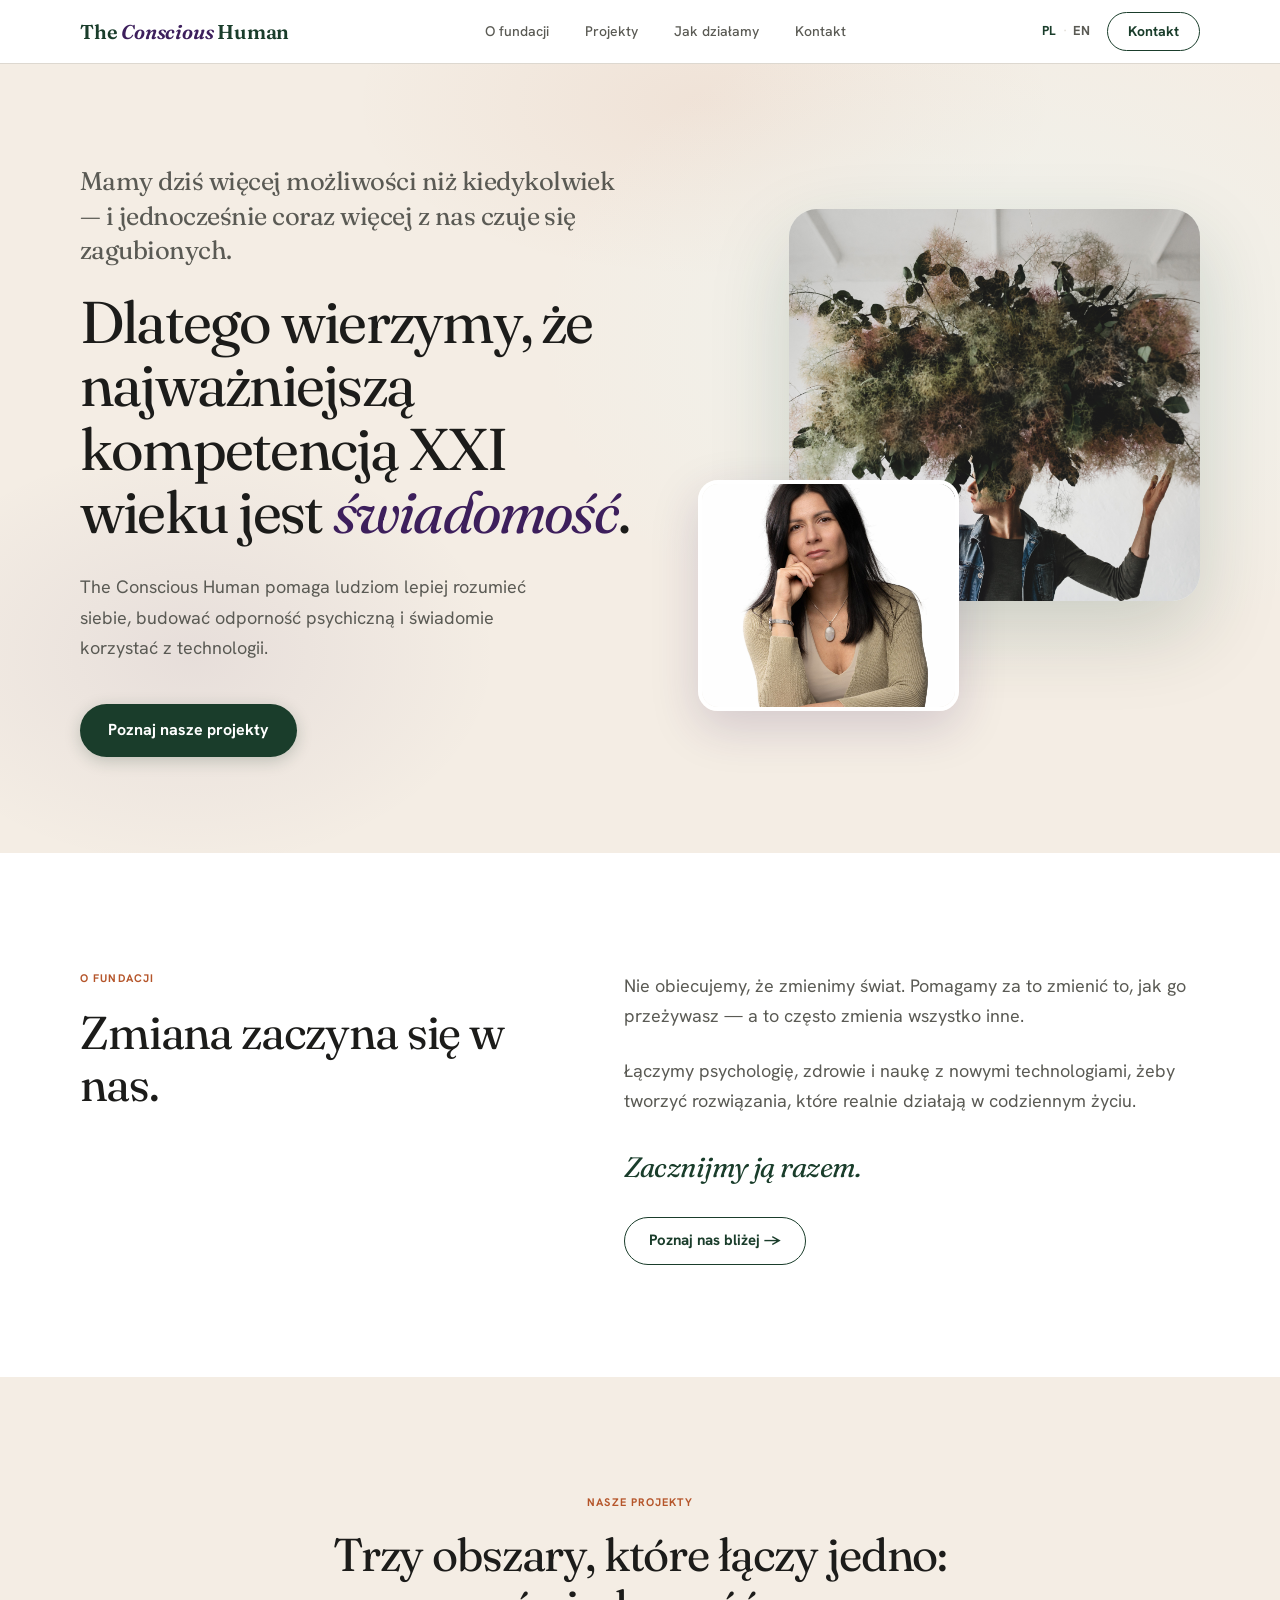
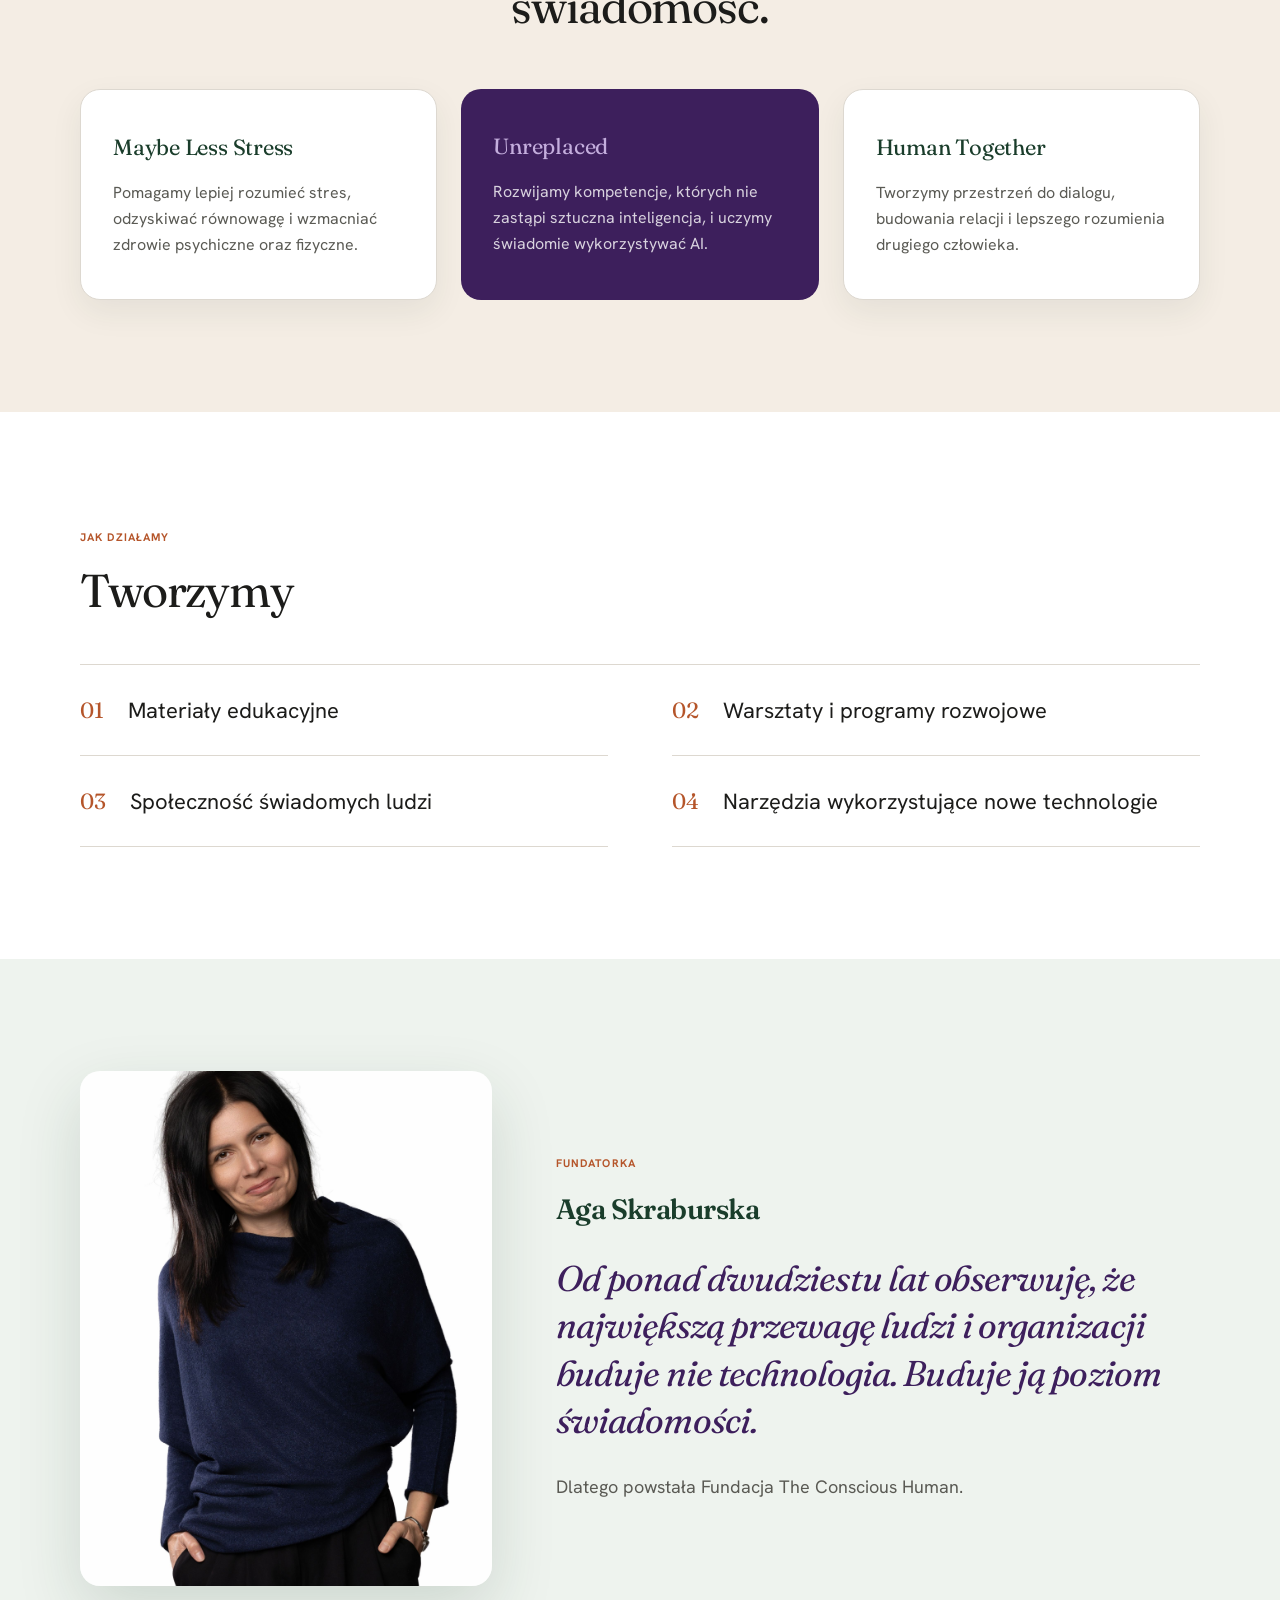
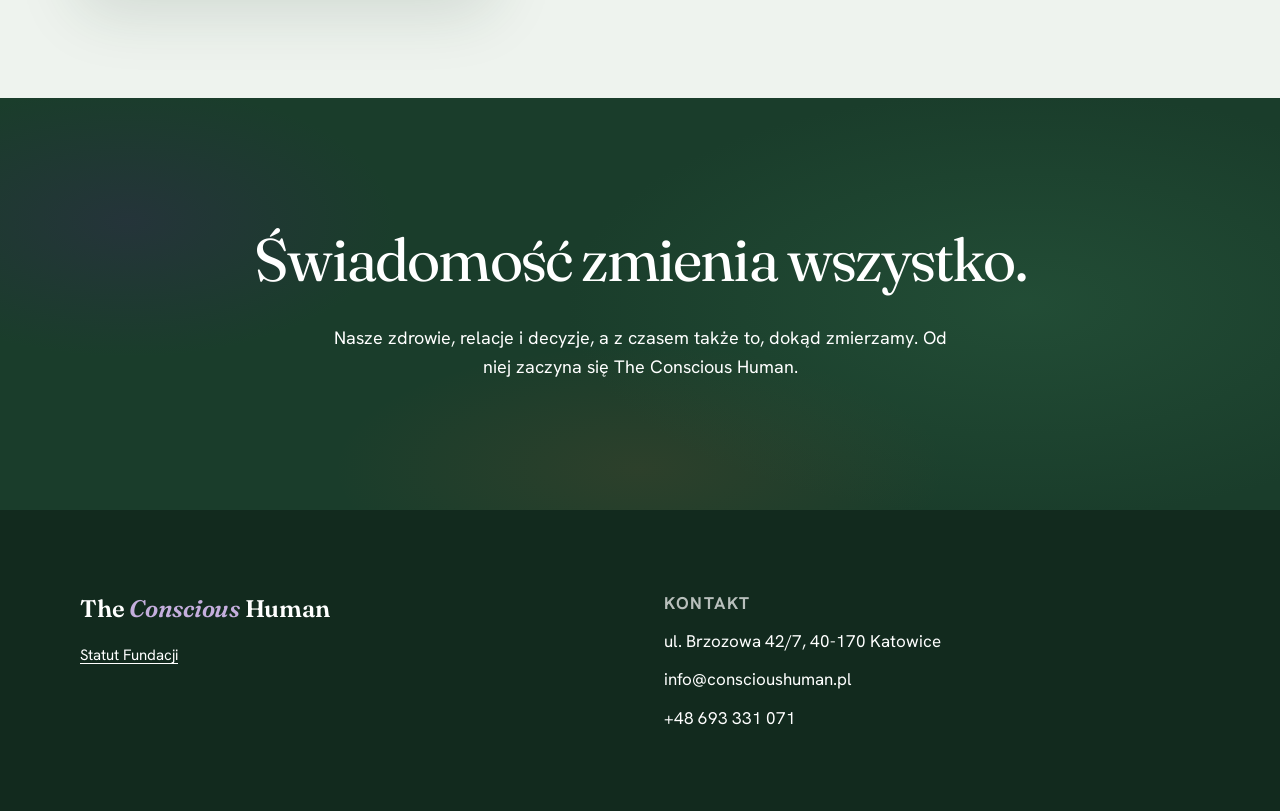
==== index.html @ 9bc38cf8 "Refine typography, reduce italics, update copy - Switch body font from DM Sans to Hanken Grotesk acr" ====
<!DOCTYPE html>
<html lang="pl">
<head>
  <meta charset="utf-8">
  <meta name="viewport" content="width=device-width, initial-scale=1">
  <title>The Conscious Human — Fundacja</title>
  <meta name="description" content="The Conscious Human pomaga ludziom lepiej rozumieć siebie, budować odporność psychiczną i świadomie korzystać z technologii.">
  <link rel="preconnect" href="https://fonts.googleapis.com">
  <link rel="preconnect" href="https://fonts.gstatic.com" crossorigin>
  <link href="https://fonts.googleapis.com/css2?family=Hanken+Grotesk:wght@400;500;700&family=Fraunces:ital,wght@0,300;0,400;0,600;1,300;1,400;1,600&display=swap" rel="stylesheet">
  <link rel="stylesheet" href="css/style.css">
</head>
<body>

  <!-- Nav -->
  <nav class="nav">
    <div class="wrap nav__inner">
      <a href="/" class="nav__logo">The <em>Conscious</em> Human</a>
      <div class="nav__links">
        <a href="o-fundacji/" class="nav__link">O fundacji</a>
        <a href="#projekty" class="nav__link">Projekty</a>
        <a href="#jak-dzialamy" class="nav__link">Jak działamy</a>
        <a href="#kontakt" class="nav__link">Kontakt</a>
      </div>
      <div style="display:flex;align-items:center;gap:16px;">
        <div class="lang-switch">
          <span class="lang-switch__item lang-switch__item--active">PL</span>
          <span class="lang-switch__sep">·</span>
          <a href="/en/" class="lang-switch__item">EN</a>
        </div>
        <a href="#kontakt" class="btn btn--nav">Kontakt</a>
      </div>
    </div>
  </nav>

  <!-- Hero -->
  <header class="hero">
    <div class="wrap hero__inner">
      <div class="hero__text">
        <p class="lead">Mamy dziś więcej możliwości niż kiedykolwiek — i jednocześnie coraz więcej z nas czuje się zagubionych.</p>
        <h1 class="hero__h1">Dlatego wierzymy, że najważniejszą kompetencją XXI wieku jest <em>świadomość</em>.</h1>
        <p class="body-lg hero__desc">The Conscious Human pomaga ludziom lepiej rozumieć siebie, budować odporność psychiczną i świadomie korzystać z technologii.</p>
        <div class="hero__cta">
          <a href="#projekty" class="btn btn--primary">Poznaj nasze projekty</a>
        </div>
      </div>
      <div class="hero__art" aria-hidden="true">
        <div class="hero__art-main">
          <img src="large-decorative-bouquet-made-green-leaves-moss-hangs-man-s-head-mibz0id2.jpg" alt="Dekoracyjny bukiet z zielonych liści i mchu" loading="lazy" style="width:100%;height:100%;object-fit:cover;">
        </div>
        <div class="hero__art-portrait">
          <img src="Aga zielony.jpg" alt="Aga Skraburska" loading="lazy">
        </div>
      </div>
    </div>
  </header>

  <!-- O fundacji -->
  <section id="o-fundacji" class="section section--white">
    <div class="wrap section__grid2 section__grid2--about">
      <div class="about__header">
        <span class="eyebrow">O fundacji</span>
        <h2 class="h2" style="margin-top: 18px;">Zmiana zaczyna się w nas.</h2>
      </div>
      <div class="about__body">
        <p class="body-lg">Nie obiecujemy, że zmienimy świat. Pomagamy za to zmienić to, jak go przeżywasz — a to często zmienia wszystko inne.</p>
        <p class="body-lg">Łączymy psychologię, zdrowie i naukę z nowymi technologiami, żeby tworzyć rozwiązania, które realnie działają w codziennym życiu.</p>
        <p class="about__quote">Zacznijmy ją razem.</p>
        <a href="o-fundacji/" class="about__link">Poznaj nas bliżej →</a>
      </div>
    </div>
  </section>

  <!-- Projekty -->
  <section id="projekty" class="section section--cream">
    <div class="wrap">
      <div class="section__intro">
        <span class="eyebrow">Nasze projekty</span>
        <h2 class="h2" style="margin-top: 16px;">Trzy obszary, które łączy jedno: świadomość.</h2>
      </div>
      <div class="cards">
        <div class="card card--plain">
          <span class="card__eyebrow">Maybe Less Stress</span>
          <p class="card__body">Pomagamy lepiej rozumieć stres, odzyskiwać równowagę i wzmacniać zdrowie psychiczne oraz fizyczne.</p>
        </div>
        <div class="card card--violet">
          <span class="card__eyebrow">Unreplaced</span>
          <p class="card__body">Rozwijamy kompetencje, których nie zastąpi sztuczna inteligencja, i uczymy świadomie wykorzystywać AI.</p>
        </div>
        <div class="card card--plain">
          <span class="card__eyebrow">Human Together</span>
          <p class="card__body">Tworzymy przestrzeń do dialogu, budowania relacji i lepszego rozumienia drugiego człowieka.</p>
        </div>
      </div>
    </div>
  </section>

  <!-- Jak działamy -->
  <section id="jak-dzialamy" class="section section--white">
    <div class="wrap">
      <div class="section__intro section__intro--left">
        <span class="eyebrow">Jak działamy</span>
        <h2 class="h2" style="margin-top: 16px;">Tworzymy</h2>
      </div>
      <div class="how__grid">
        <div class="how__item">
          <span class="how__num">01</span>
          <span class="how__label">Materiały edukacyjne</span>
        </div>
        <div class="how__item">
          <span class="how__num">02</span>
          <span class="how__label">Warsztaty i programy rozwojowe</span>
        </div>
        <div class="how__item">
          <span class="how__num">03</span>
          <span class="how__label">Społeczność świadomych ludzi</span>
        </div>
        <div class="how__item">
          <span class="how__num">04</span>
          <span class="how__label">Narzędzia wykorzystujące nowe technologie</span>
        </div>
      </div>
    </div>
  </section>

  <!-- Założycielka -->
  <section id="zalozycielka" class="section section--sage">
    <div class="wrap section__grid2 section__grid2--founder">
      <div class="founder__photo-wrap">
        <img src="Aga nieb.jpg" alt="Aga Skraburska, założycielka" class="founder__photo" loading="lazy">
      </div>
      <div class="founder__text">
        <span class="eyebrow">Fundatorka</span>
        <div class="founder__name">Aga Skraburska</div>
        <blockquote class="founder__quote">Od ponad dwudziestu lat obserwuję, że największą przewagę ludzi i organizacji buduje nie technologia. Buduje ją poziom świadomości.</blockquote>
        <p class="body-lg" style="margin-top: 28px;">Dlatego powstała Fundacja The Conscious Human.</p>
      </div>
    </div>
  </section>

  <!-- Closing -->
  <section class="closing">
    <div class="closing__inner">
      <h2 class="closing__h2">Świadomość zmienia wszystko.</h2>
      <p class="closing__sub" style="margin-top: 32px; max-width: 640px;">Nasze zdrowie, relacje i decyzje, a z czasem także to, dokąd zmierzamy. Od niej zaczyna się The Conscious Human.</p>
    </div>
  </section>

  <!-- Footer / Kontakt -->
  <footer id="kontakt" class="footer">
    <div class="wrap footer__inner">
      <div class="footer__brand">
        <span class="footer__logo">The <em>Conscious</em> Human</span>
        <p class="footer__note"><a href="statut-fundacji.pdf" target="_blank">Statut Fundacji</a></p>
      </div>
      <div class="footer__contact">
        <span class="footer__label">Kontakt</span>
        <span>ul. Brzozowa 42/7, 40-170 Katowice</span>
        <a href="mailto:info@conscioushuman.pl">info@conscioushuman.pl</a>
        <a href="tel:+48693331071">+48 693 331 071</a>
      </div>
    </div>
  </footer>

</body>
</html>
---- css/style.css ----
/* ── Reset & base ── */
*, *::before, *::after { box-sizing: border-box; margin: 0; padding: 0; }

:root {
  --primary:        #1a3d2b;
  --primary-deep:   #122a1e;
  --primary-mid:    #2a5c40;
  --on-primary:     #ffffff;
  --on-primary-mute:#a8c8b4;

  --violet:         #3d1f5c;
  --violet-mid:     #5a3480;
  --violet-light:   #f2edf9;
  --violet-mute:    #c4aedd;

  --terra:          #b5552a;

  --canvas:         #ffffff;
  --canvas-cream:   #f4ede4;
  --canvas-sage:    #eef3ee;

  --ink:            #1c1c1a;
  --ink-mute:       #5a5a54;
  --hairline:       #ddd8d0;

  --font-display:   'Fraunces', Georgia, serif;
  --font-body:      'Hanken Grotesk', system-ui, sans-serif;

  --nav-height:     64px;
  --container-max:  1200px;
  --container-pad:  40px;

  --elev-1: 0 8px 32px rgba(0,0,0,0.08);
  --elev-2: 0 16px 48px rgba(61,31,92,0.18);
  --elev-3: 0 32px 80px rgba(26,61,43,0.18);
}

html { scroll-behavior: smooth; }

body {
  font-family: var(--font-body);
  color: var(--ink);
  background: var(--canvas);
  line-height: 1.55;
  -webkit-font-smoothing: antialiased;
}

img { display: block; max-width: 100%; }

a { color: inherit; }

em {
  font-style: italic;
  color: var(--violet);
}

/* ── Layout ── */
.wrap {
  max-width: var(--container-max);
  margin: 0 auto;
  padding: 0 var(--container-pad);
}

/* ── Nav ── */
.nav {
  position: sticky;
  top: 0;
  z-index: 50;
  height: var(--nav-height);
  background: rgba(255,255,255,0.93);
  backdrop-filter: blur(14px);
  -webkit-backdrop-filter: blur(14px);
  border-bottom: 0.5px solid var(--hairline);
}

.nav__inner {
  height: 100%;
  display: flex;
  align-items: center;
  justify-content: space-between;
  gap: 32px;
}

.nav__logo {
  font-family: var(--font-display);
  font-weight: 600;
  font-size: 20px;
  letter-spacing: -0.01em;
  color: var(--primary);
  text-decoration: none;
  white-space: nowrap;
}

.nav__links {
  display: flex;
  gap: 36px;
}

.nav__link {
  font-size: 14px;
  font-weight: 500;
  color: var(--ink-mute);
  text-decoration: none;
  transition: color 0.18s ease;
}
.nav__link:hover { color: var(--primary); }

/* ── Buttons ── */
.btn {
  display: inline-flex;
  align-items: center;
  justify-content: center;
  font-family: var(--font-body);
  font-weight: 700;
  border-radius: 100px;
  cursor: pointer;
  text-decoration: none;
  transition: background 0.18s ease, color 0.18s ease, box-shadow 0.18s ease;
  white-space: nowrap;
}

.btn--primary {
  background: var(--primary);
  color: #fff;
  font-size: 16px;
  padding: 14px 28px;
  box-shadow: 0 4px 16px rgba(26,61,43,0.22);
}
.btn--primary:hover {
  background: var(--primary-mid);
  box-shadow: 0 6px 24px rgba(26,61,43,0.3);
}

.btn--ghost {
  background: transparent;
  color: var(--ink);
  font-size: 16px;
  padding: 13px 27px;
  border: 1.5px solid var(--hairline);
}
.btn--ghost:hover {
  border-color: var(--primary);
  color: var(--primary);
}

.btn--nav {
  background: transparent;
  color: var(--primary);
  font-size: 14px;
  font-weight: 700;
  padding: 8px 20px;
  border: 1.5px solid var(--primary);
}
.btn--nav:hover {
  background: var(--primary);
  color: #fff;
}

/* ── Eyebrow ── */
.eyebrow {
  display: inline-block;
  font-family: var(--font-body);
  font-weight: 700;
  font-size: 11px;
  letter-spacing: 0.1em;
  text-transform: uppercase;
  color: var(--terra);
}

/* ── Headings ── */
.h2 {
  font-family: var(--font-display);
  font-weight: 400;
  font-size: clamp(32px, 3.6vw, 50px);
  line-height: 1.12;
  letter-spacing: -0.025em;
  color: var(--ink);
}

/* ── Body text ── */
.body-lg {
  font-size: 18px;
  line-height: 1.7;
  color: var(--ink-mute);
}

/* ── Lead ── */
.lead {
  font-family: var(--font-display);
  font-weight: 400;
  font-size: clamp(20px, 2vw, 26px);
  line-height: 1.35;
  letter-spacing: -0.02em;
  color: var(--ink-mute);
  margin-bottom: 22px;
}

/* ── Section base ── */
.section { padding: 112px 0; }
.section--white { background: var(--canvas); }
.section--cream { background: var(--canvas-cream); }
.section--sage  { background: var(--canvas-sage); }

.section__intro {
  text-align: center;
  max-width: 680px;
  margin: 0 auto 56px;
}
.section__intro--left {
  text-align: left;
  max-width: 680px;
  margin: 0 0 48px;
}

/* ── 2-col grid ── */
.section__grid2 {
  display: grid;
  gap: 64px;
  align-items: center;
}
.section__grid2--about   { grid-template-columns: 0.9fr 1.1fr; align-items: start; gap: 72px; }
.section__grid2--founder { grid-template-columns: 0.78fr 1.22fr; }

/* ── Hero ── */
.hero {
  padding: 100px 0 96px;
  background:
    radial-gradient(ellipse 55% 65% at 78% 35%, rgba(238,243,238,0.95) 0%, transparent 65%),
    radial-gradient(ellipse 40% 45% at 15% 75%, rgba(61,31,92,0.07) 0%, transparent 60%),
    radial-gradient(ellipse 50% 40% at 55% 5%,  rgba(181,85,42,0.07) 0%, transparent 55%),
    var(--canvas-cream);
}

.hero__inner {
  display: grid;
  grid-template-columns: 1.05fr 0.95fr;
  gap: 64px;
  align-items: center;
}

.hero__h1 {
  font-family: var(--font-display);
  font-weight: 400;
  font-size: clamp(38px, 4.6vw, 62px);
  line-height: 1.08;
  letter-spacing: -0.03em;
  color: var(--ink);
}

.hero__desc {
  max-width: 480px;
  margin-top: 28px;
}

.hero__cta {
  display: flex;
  gap: 16px;
  margin-top: 40px;
  flex-wrap: wrap;
}

.hero__art {
  position: relative;
  aspect-ratio: 1 / 1;
  width: 100%;
}

.hero__art-main {
  position: absolute;
  top: 0; right: 0;
  width: 82%;
  height: 78%;
  border-radius: 28px;
  background: var(--canvas-sage);
  box-shadow: var(--elev-3);
  overflow: hidden;
  display: flex;
  align-items: center;
  justify-content: center;
}

.hero__plant {
  width: 80%;
  height: 80%;
  opacity: 0.85;
}

.hero__art-portrait {
  position: absolute;
  bottom: 0; left: 0;
  width: 52%;
  height: 46%;
  border-radius: 20px;
  border: 4px solid #fff;
  box-shadow: var(--elev-2);
  overflow: hidden;
}

.hero__art-portrait img {
  width: 100%;
  height: 100%;
  object-fit: cover;
}

/* ── About ── */
.about__quote {
  font-family: var(--font-display);
  font-style: italic;
  font-size: clamp(22px, 2.2vw, 28px);
  line-height: 1.3;
  letter-spacing: -0.02em;
  color: var(--primary);
  margin-top: 8px;
}

.about__body {
  display: flex;
  flex-direction: column;
  gap: 24px;
  padding-top: 6px;
}

.about__link {
  display: inline-flex;
  align-items: center;
  justify-content: center;
  margin-top: 8px;
  font-family: var(--font-body);
  font-size: 15px;
  font-weight: 700;
  color: var(--primary);
  text-decoration: none;
  border: 1.5px solid var(--primary);
  border-radius: 100px;
  padding: 11px 24px;
  width: max-content;
  transition: background 0.18s ease, color 0.18s ease;
}
.about__link:hover {
  background: var(--primary);
  color: #fff;
}

/* ── Cards ── */
.cards {
  display: grid;
  grid-template-columns: repeat(3, 1fr);
  gap: 24px;
}

.card {
  border-radius: 20px;
  padding: 40px 32px;
}

.card--plain {
  background: var(--canvas);
  border: 1px solid var(--hairline);
  box-shadow: 0 12px 32px rgba(26,61,43,0.07);
}

.card--violet {
  background: var(--violet);
  color: #fff;
}

.card__eyebrow {
  display: block;
  font-family: var(--font-display);
  font-weight: 400;
  font-size: 22px;
  letter-spacing: -0.01em;
  margin-bottom: 16px;
}

.card--violet .card__eyebrow { color: var(--violet-mute); }
.card--plain  .card__eyebrow { color: var(--primary); }

.card__body {
  font-size: 16px;
  line-height: 1.65;
  color: var(--ink-mute);
}

.card--violet .card__body { color: rgba(255,255,255,0.8); }

/* ── How we work ── */
.how__grid {
  display: grid;
  grid-template-columns: 1fr 1fr;
  gap: 0 64px;
  border-top: 1px solid var(--hairline);
}

.how__item {
  display: flex;
  align-items: baseline;
  gap: 24px;
  padding: 28px 0;
  border-bottom: 1px solid var(--hairline);
}

.how__num {
  font-family: var(--font-display);
  font-size: 22px;
  color: var(--terra);
  flex-shrink: 0;
}

.how__label {
  font-size: 22px;
  line-height: 1.4;
  color: var(--ink);
}

/* ── Founder ── */
.founder__photo-wrap {
  position: relative;
}

.founder__photo {
  width: 100%;
  aspect-ratio: 4 / 5;
  object-fit: cover;
  border-radius: 20px;
  box-shadow: 0 24px 64px rgba(26,61,43,0.15);
}

.founder__name {
  font-family: var(--font-display);
  font-weight: 600;
  font-size: 28px;
  letter-spacing: -0.02em;
  color: var(--primary);
  margin: 16px 0 24px;
}

.founder__quote {
  font-family: var(--font-display);
  font-style: italic;
  font-weight: 400;
  font-size: clamp(26px, 2.8vw, 38px);
  line-height: 1.32;
  letter-spacing: -0.025em;
  color: var(--violet);
}

.founder__text {
  display: flex;
  flex-direction: column;
}

/* ── Closing ── */
.closing {
  padding: 128px 40px;
  background:
    radial-gradient(ellipse 55% 80% at 80% 50%, rgba(42,92,64,0.5) 0%, transparent 65%),
    radial-gradient(ellipse 35% 55% at 10% 30%, rgba(61,31,92,0.3) 0%, transparent 60%),
    radial-gradient(ellipse 40% 50% at 50% 90%, rgba(181,85,42,0.12) 0%, transparent 60%),
    var(--primary);
  text-align: center;
}

.closing__inner {
  max-width: 820px;
  margin: 0 auto;
}

.closing__h2 {
  font-family: var(--font-display);
  font-weight: 400;
  font-size: clamp(36px, 5vw, 60px);
  line-height: 1.1;
  letter-spacing: -0.03em;
  color: #fff;
}

.closing__h2 em {
  color: var(--violet-mute);
}

.closing__list {
  display: flex;
  flex-wrap: wrap;
  justify-content: center;
  gap: 14px 40px;
  margin-top: 40px;
}

.closing__list span {
  font-family: var(--font-display);
  font-size: clamp(20px, 2vw, 26px);
  color: var(--on-primary-mute);
}

.closing__sub {
  font-size: 18px;
  line-height: 1.6;
  color: #fff;
  margin: 44px auto 0;
  max-width: 520px;
}

/* ── Footer ── */
.footer {
  padding: 80px 0;
  background: var(--primary-deep);
  color: #fff;
}

.footer__inner {
  display: grid;
  grid-template-columns: 1fr 1fr;
  gap: 48px;
  align-items: start;
}

.footer__logo {
  font-family: var(--font-display);
  font-weight: 600;
  font-size: 24px;
  letter-spacing: -0.01em;
}

.footer__logo em { color: var(--violet-mute); }

.footer__note {
  font-size: 15px;
  line-height: 1.6;
  color: var(--on-primary-mute);
  margin-top: 16px;
  max-width: 320px;
}

.footer__note a {
  color: #fff;
  text-decoration: underline;
  text-underline-offset: 3px;
}

.footer__contact {
  display: flex;
  flex-direction: column;
  gap: 12px;
}

.footer__label {
  font-size: 11px;
  font-weight: 700;
  letter-spacing: 0.1em;
  text-transform: uppercase;
  color: var(--on-primary-mute);
  opacity: 0.7;
}

.footer__contact span,
.footer__contact a {
  font-size: 17px;
  color: #fff;
  text-decoration: none;
}

.footer__contact a:hover {
  text-decoration: underline;
  text-underline-offset: 3px;
}

/* ── Language switcher ── */
.lang-switch {
  display: flex;
  align-items: center;
  gap: 6px;
}
.lang-switch__item {
  font-family: var(--font-body);
  font-size: 13px;
  font-weight: 700;
  letter-spacing: 0.04em;
  text-transform: uppercase;
  color: var(--ink-mute);
  text-decoration: none;
  transition: color 0.18s ease;
}
.lang-switch__item:hover { color: var(--primary); }
.lang-switch__item--active { color: var(--primary); cursor: default; }
.lang-switch__sep { font-size: 13px; color: var(--hairline); }

/* ── Responsive ── */
@media (max-width: 900px) {
  :root { --container-pad: 24px; }

  .hero__inner,
  .section__grid2--about,
  .section__grid2--founder { grid-template-columns: 1fr; gap: 48px; }

  .hero__art { display: none; }

  .nav__links { display: none; }

  .cards { grid-template-columns: 1fr; }

  .how__grid { grid-template-columns: 1fr; gap: 0; }

  .footer__inner { grid-template-columns: 1fr; gap: 40px; }

  .section { padding: 72px 0; }
}

@media (max-width: 480px) {
  .hero { padding: 64px 0 72px; }
  .hero__cta { flex-direction: column; }
  .btn--primary, .btn--ghost { width: 100%; justify-content: center; }
  .closing { padding: 80px 24px; }
}
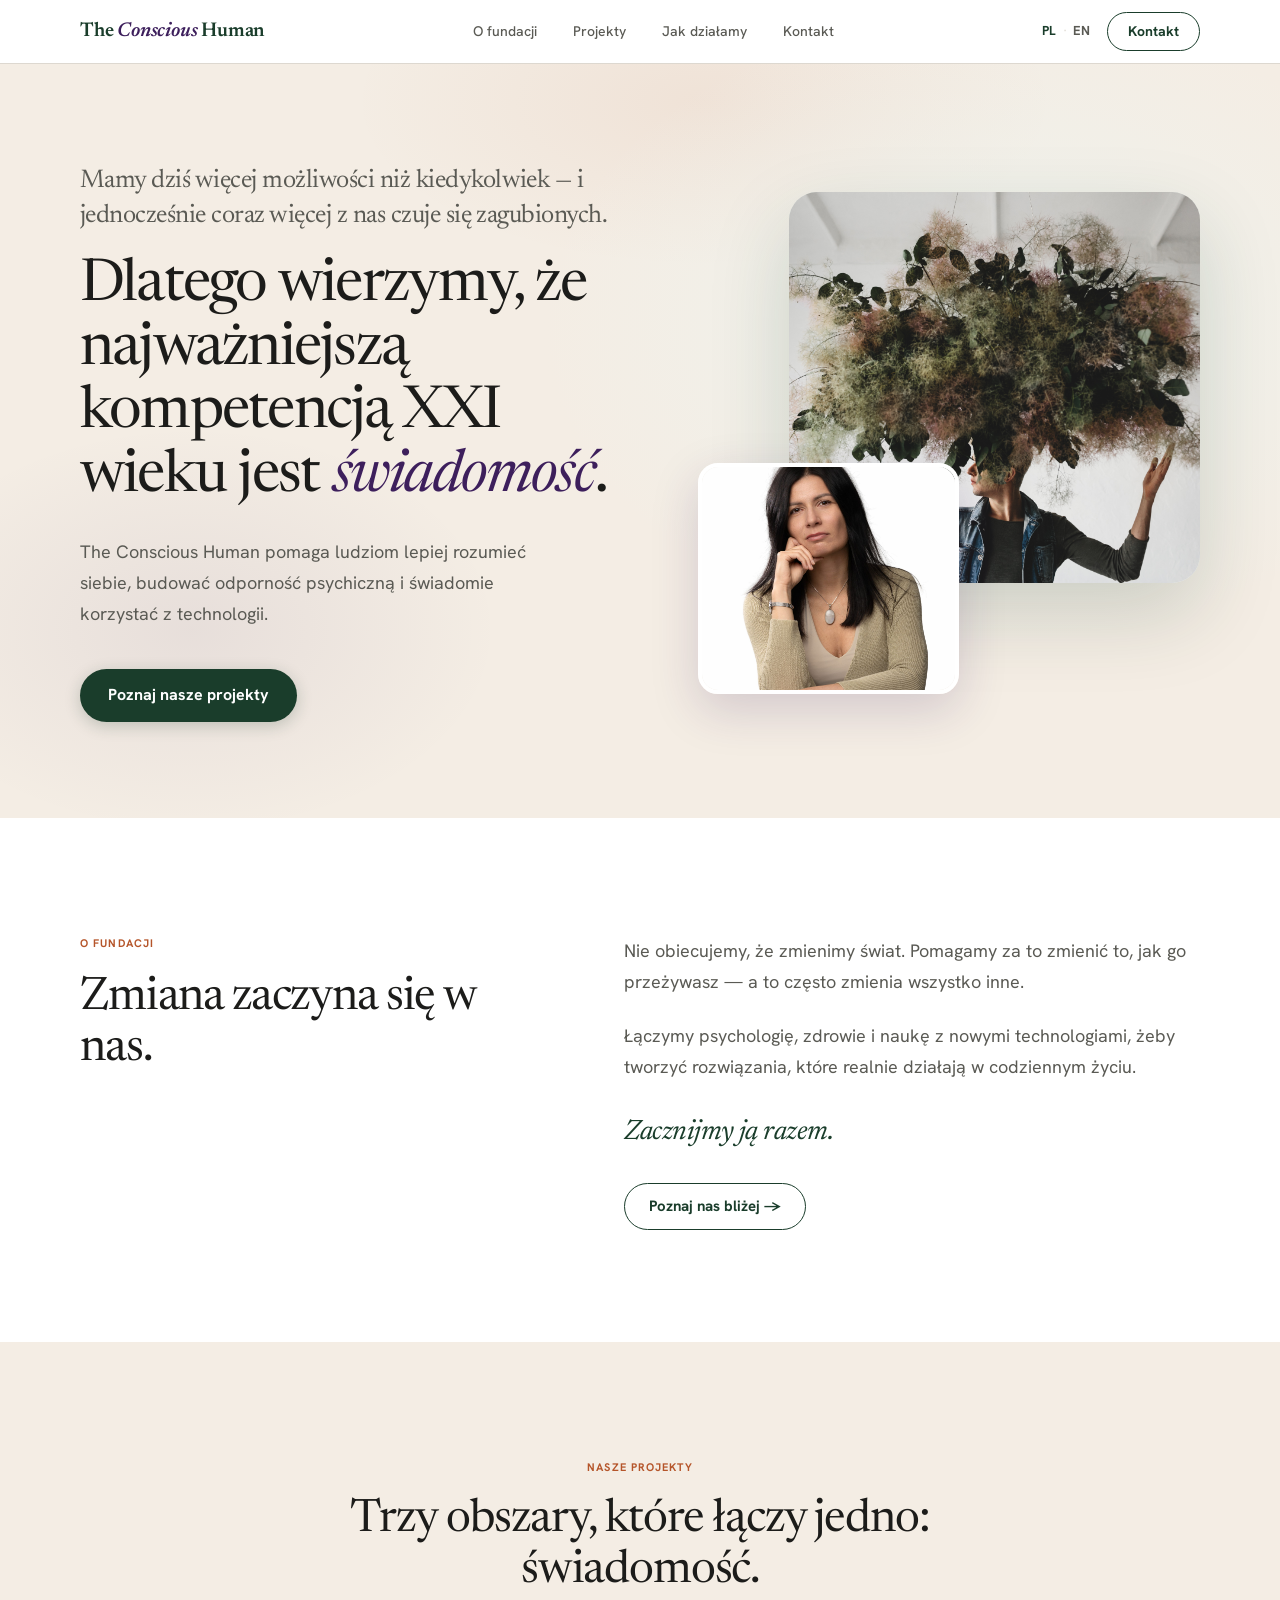
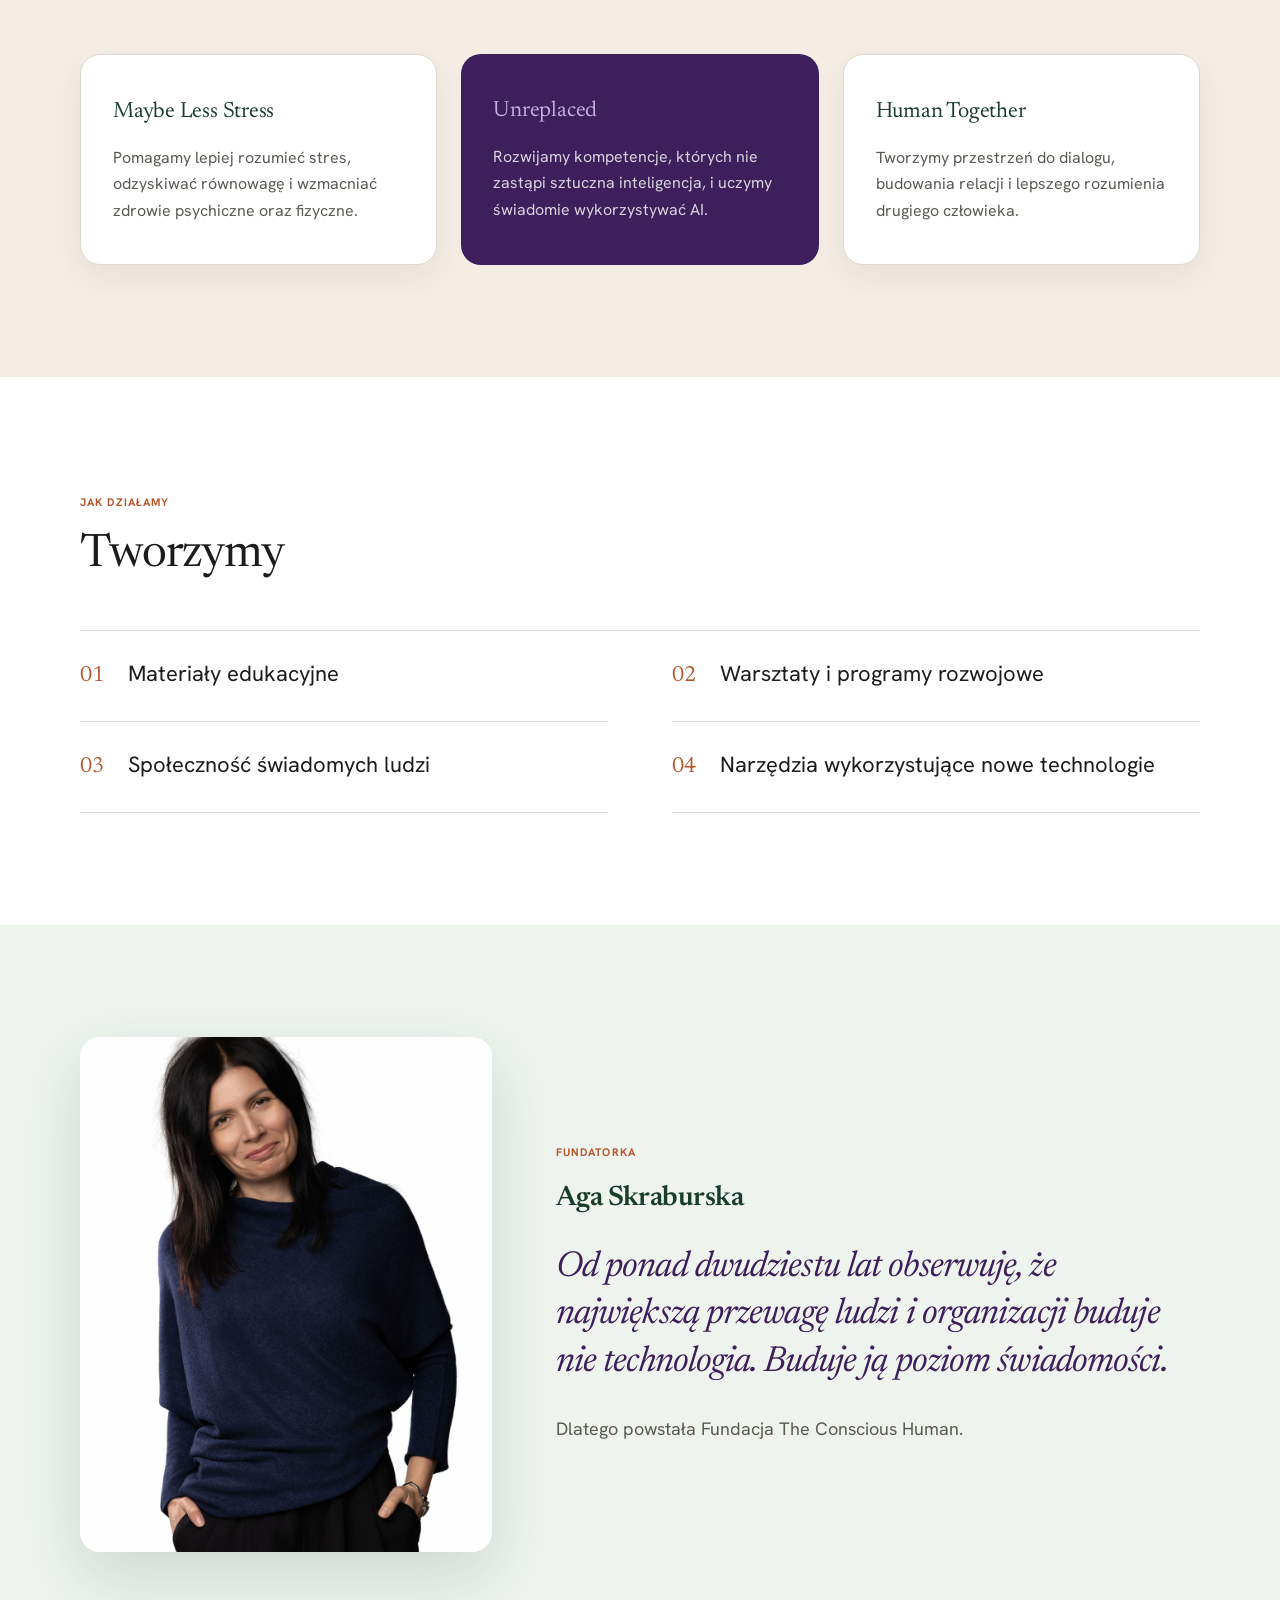
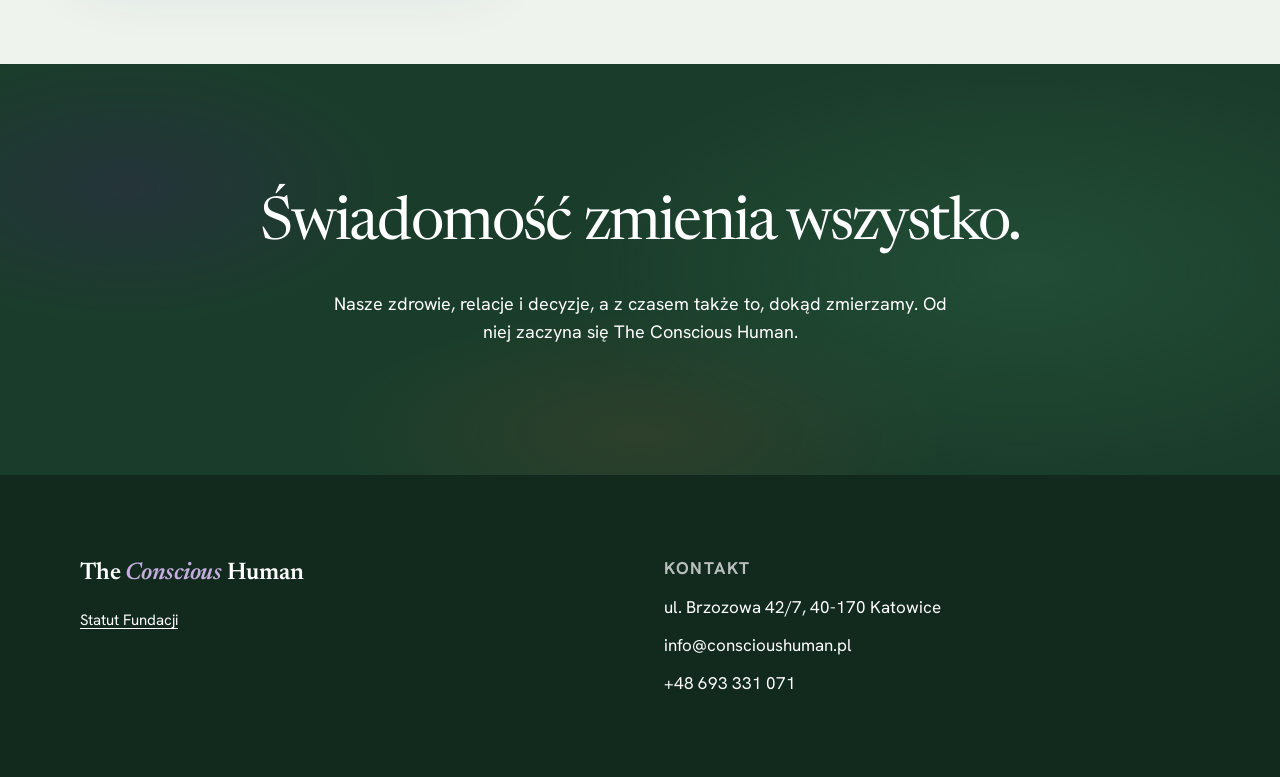
==== commit 5df58f28: "Switch display font from Fraunces to Newsreader Fraunces WONK axis caused crooked glyphs (j, i, f, w" ====
--- a/index.html
+++ b/index.html
@@ -7,7 +7,7 @@
   <meta name="description" content="The Conscious Human pomaga ludziom lepiej rozumieć siebie, budować odporność psychiczną i świadomie korzystać z technologii.">
   <link rel="preconnect" href="https://fonts.googleapis.com">
   <link rel="preconnect" href="https://fonts.gstatic.com" crossorigin>
-  <link href="https://fonts.googleapis.com/css2?family=Hanken+Grotesk:wght@400;500;700&family=Fraunces:ital,wght@0,300;0,400;0,600;1,300;1,400;1,600&display=swap" rel="stylesheet">
+  <link href="https://fonts.googleapis.com/css2?family=Hanken+Grotesk:wght@400;500;700&family=Newsreader:ital,wght@0,400;0,600;1,400;1,600&display=swap" rel="stylesheet">
   <link rel="stylesheet" href="css/style.css">
 </head>
 <body>
--- a/css/style.css
+++ b/css/style.css
@@ -23,7 +23,7 @@
   --ink-mute:       #5a5a54;
   --hairline:       #ddd8d0;
 
-  --font-display:   'Fraunces', Georgia, serif;
+  --font-display:   'Newsreader', Georgia, serif;
   --font-body:      'Hanken Grotesk', system-ui, sans-serif;
 
   --nav-height:     64px;
@@ -36,6 +36,7 @@
 }
 
 html { scroll-behavior: smooth; }
+
 
 body {
   font-family: var(--font-body);
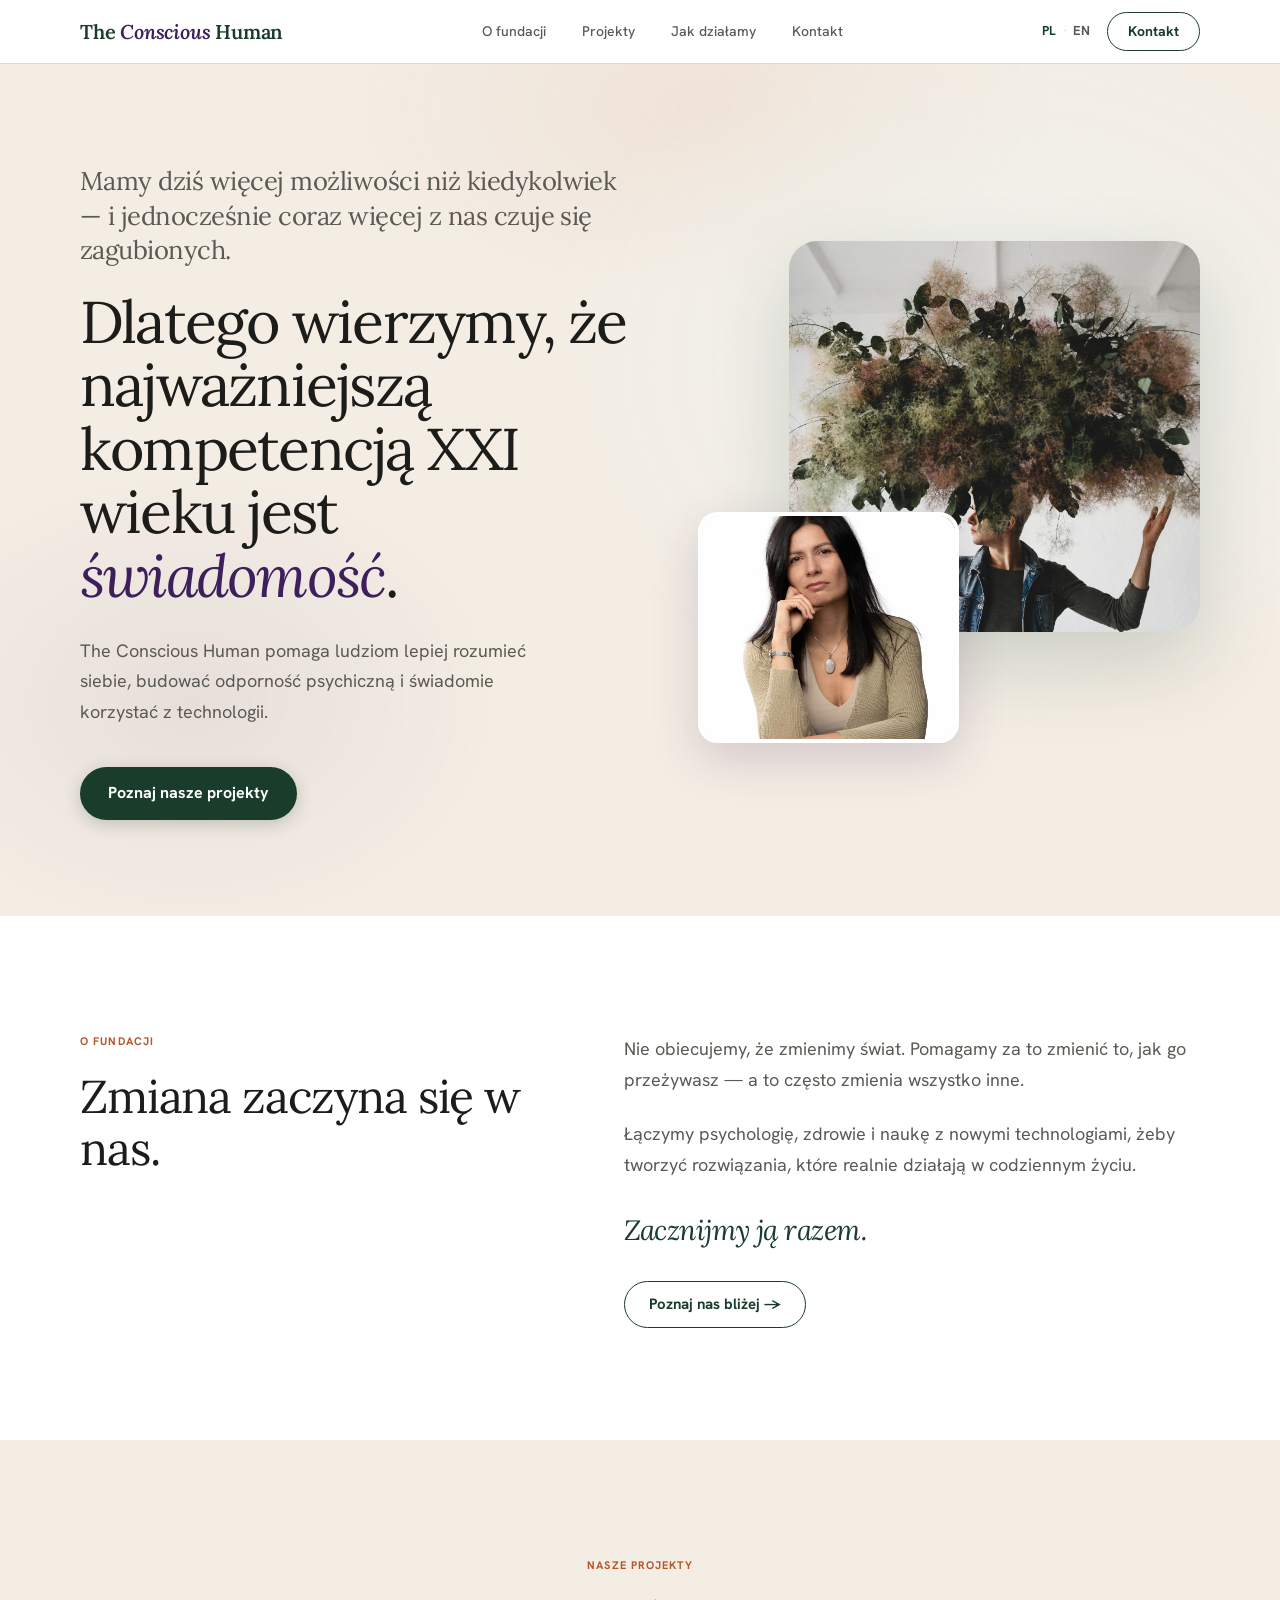
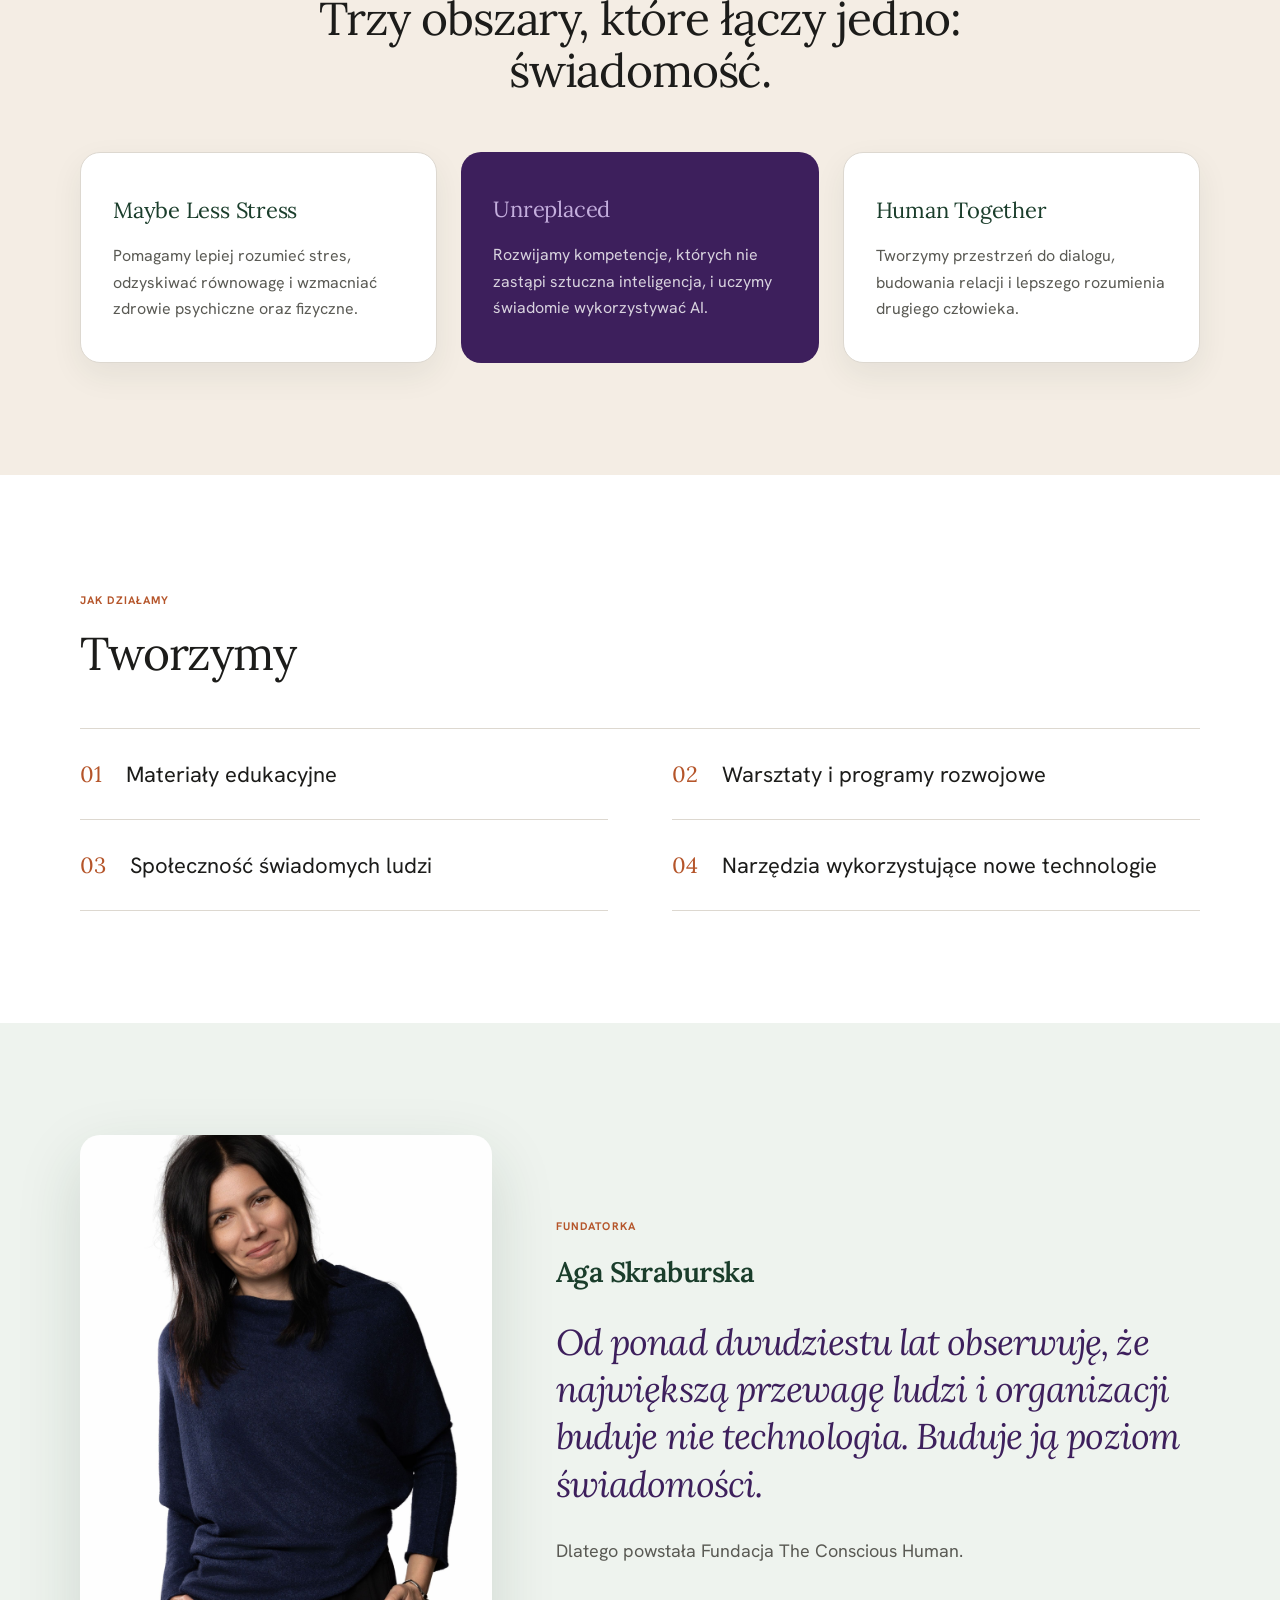
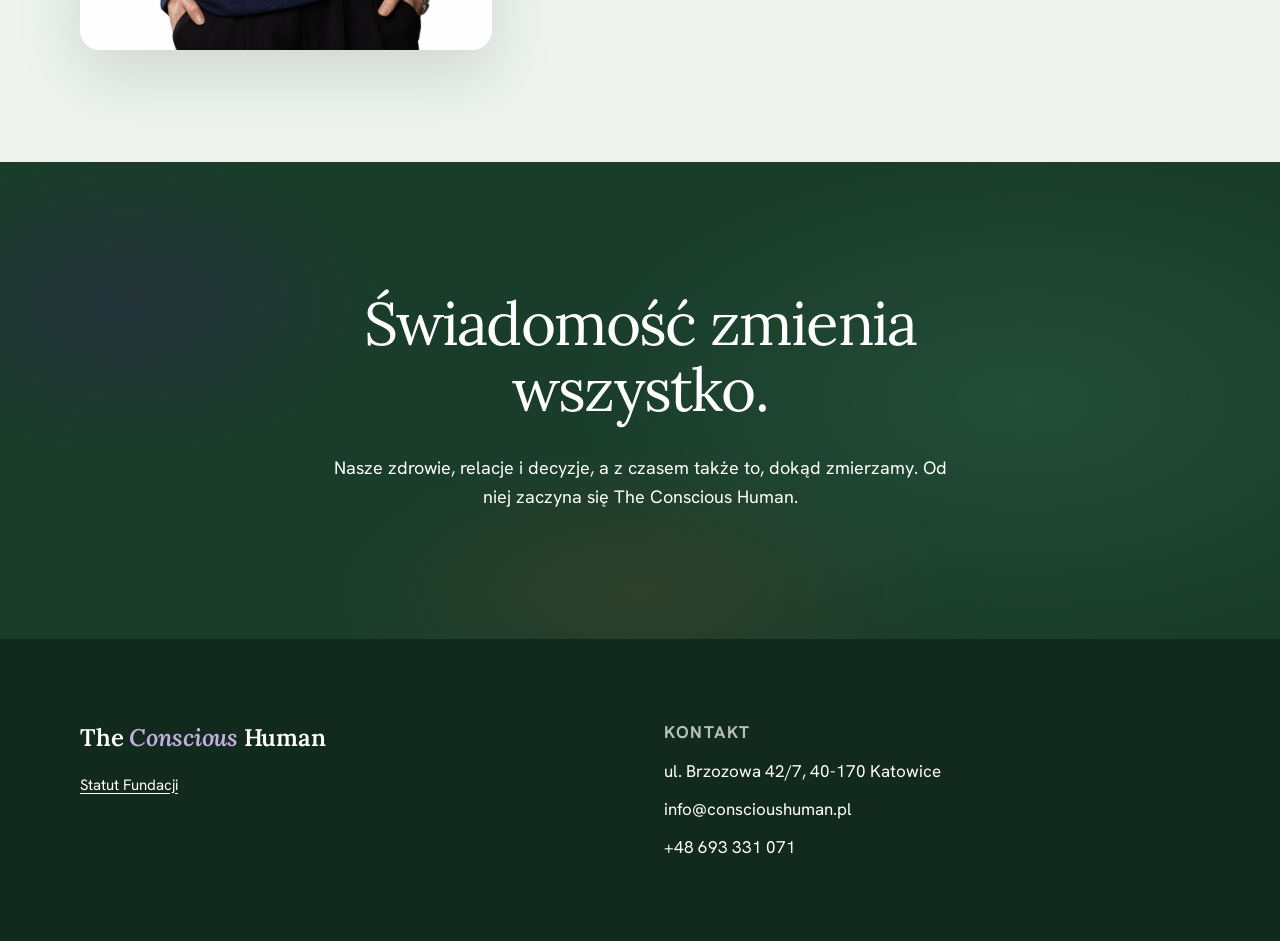
==== commit 4b2b07d9: "Switch display font from Newsreader to Lora Co-Authored-By: Claude Sonnet 4.6 <noreply@anthropic.com" ====
--- a/index.html
+++ b/index.html
@@ -7,7 +7,7 @@
   <meta name="description" content="The Conscious Human pomaga ludziom lepiej rozumieć siebie, budować odporność psychiczną i świadomie korzystać z technologii.">
   <link rel="preconnect" href="https://fonts.googleapis.com">
   <link rel="preconnect" href="https://fonts.gstatic.com" crossorigin>
-  <link href="https://fonts.googleapis.com/css2?family=Hanken+Grotesk:wght@400;500;700&family=Newsreader:ital,wght@0,400;0,600;1,400;1,600&display=swap" rel="stylesheet">
+  <link href="https://fonts.googleapis.com/css2?family=Hanken+Grotesk:wght@400;500;700&family=Lora:ital,wght@0,400;0,600;1,400;1,600&display=swap" rel="stylesheet">
   <link rel="stylesheet" href="css/style.css">
 </head>
 <body>
--- a/css/style.css
+++ b/css/style.css
@@ -23,7 +23,7 @@
   --ink-mute:       #5a5a54;
   --hairline:       #ddd8d0;
 
-  --font-display:   'Newsreader', Georgia, serif;
+  --font-display:   'Lora', Georgia, serif;
   --font-body:      'Hanken Grotesk', system-ui, sans-serif;
 
   --nav-height:     64px;
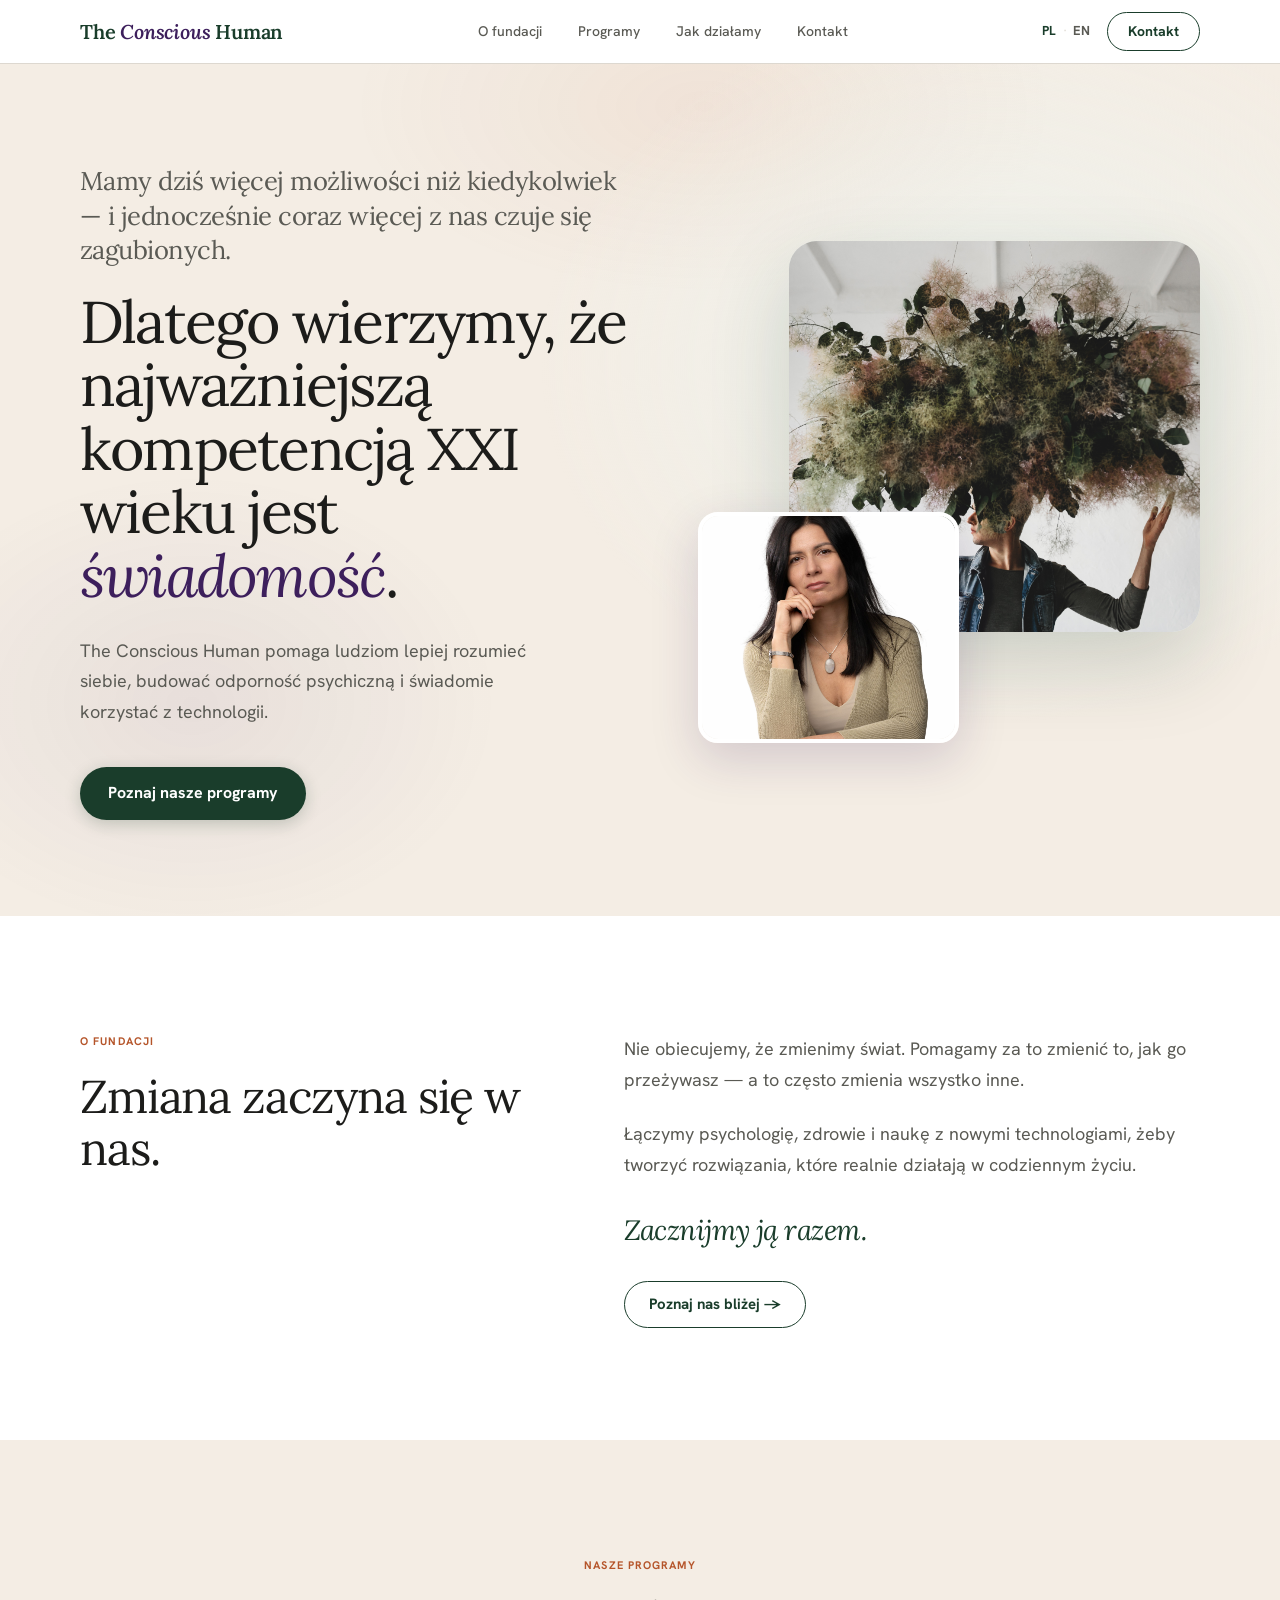
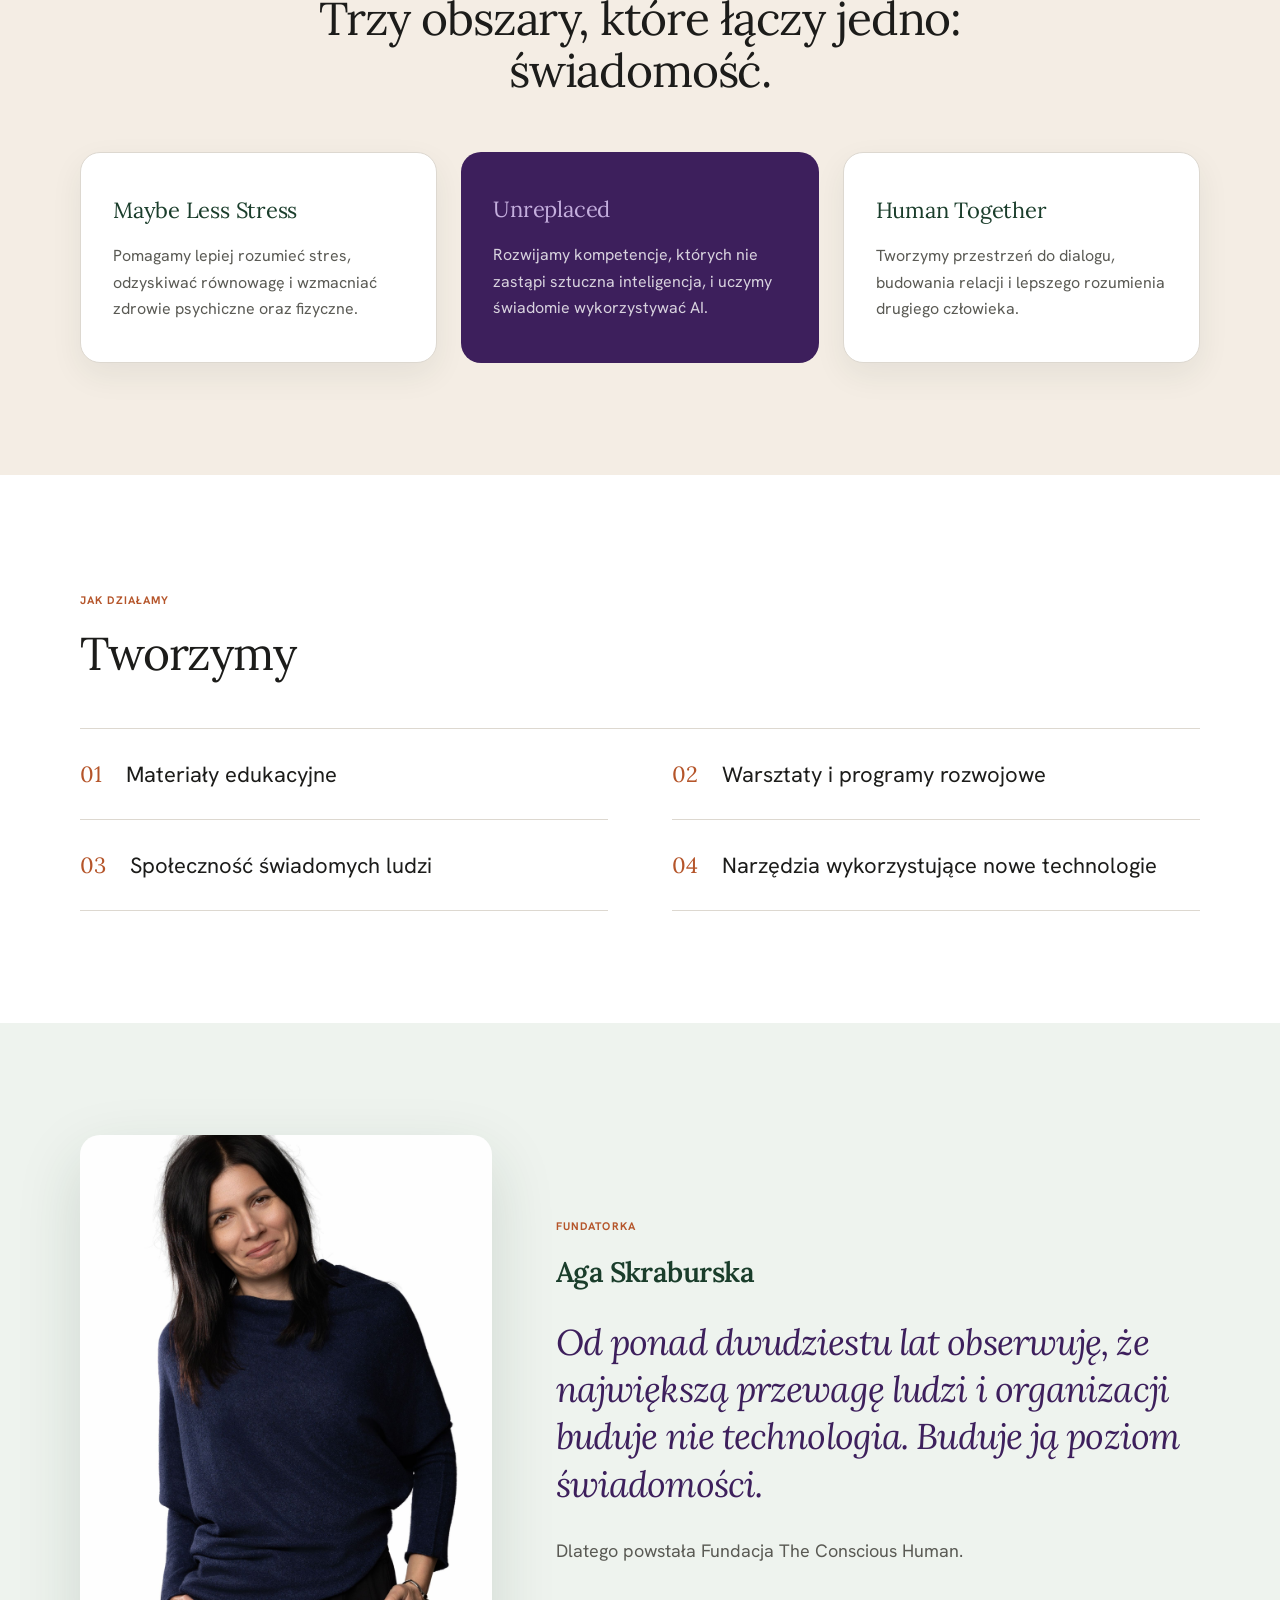
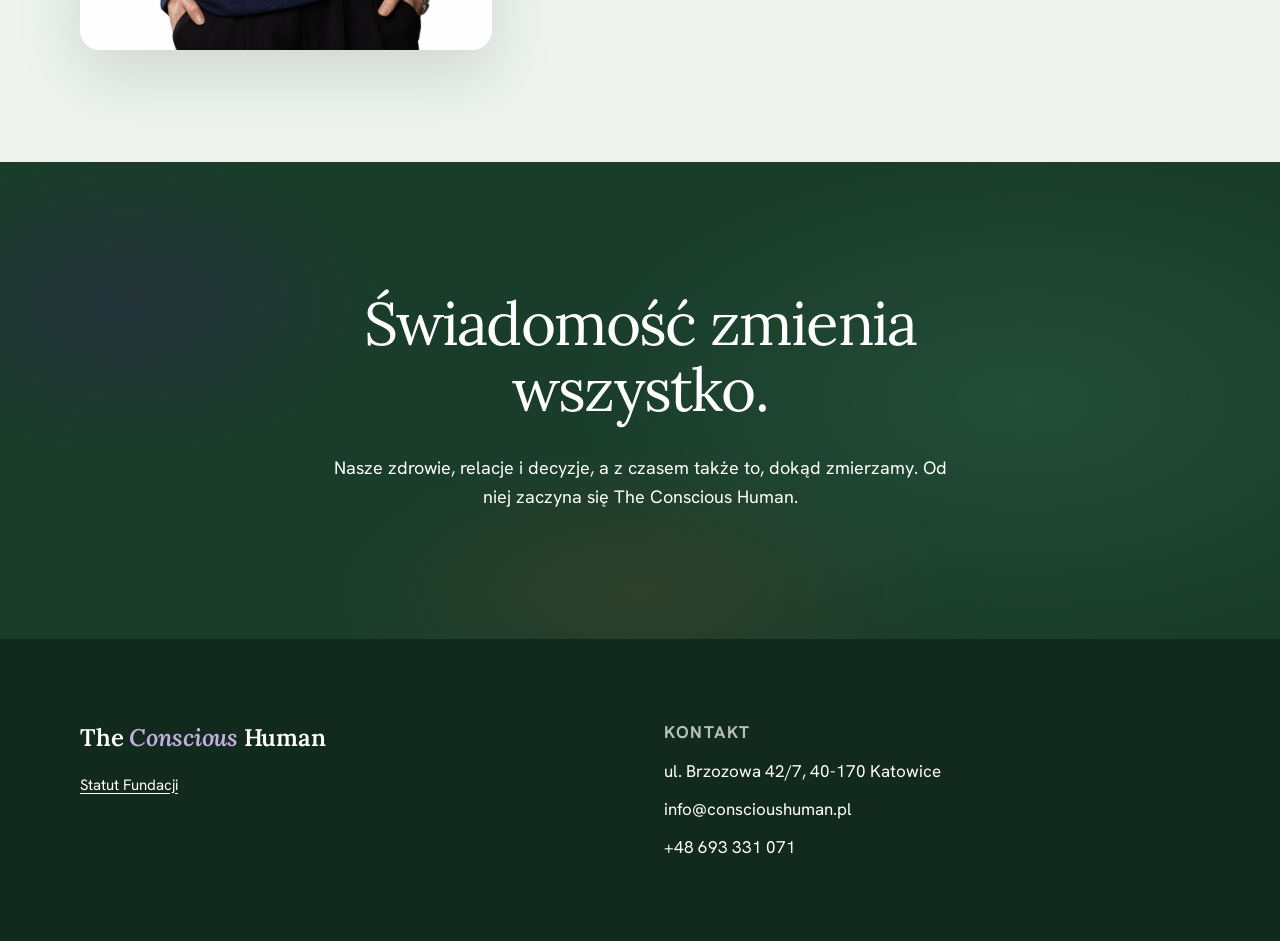
==== commit 19d3de9f: "Rename 'Projekty' to 'Programy' in nav and projects section Co-Authored-By: Claude Sonnet 4.6 <norep" ====
--- a/index.html
+++ b/index.html
@@ -18,7 +18,7 @@
       <a href="/" class="nav__logo">The <em>Conscious</em> Human</a>
       <div class="nav__links">
         <a href="o-fundacji/" class="nav__link">O fundacji</a>
-        <a href="#projekty" class="nav__link">Projekty</a>
+        <a href="#projekty" class="nav__link">Programy</a>
         <a href="#jak-dzialamy" class="nav__link">Jak działamy</a>
         <a href="#kontakt" class="nav__link">Kontakt</a>
       </div>
@@ -41,7 +41,7 @@
         <h1 class="hero__h1">Dlatego wierzymy, że najważniejszą kompetencją XXI wieku jest <em>świadomość</em>.</h1>
         <p class="body-lg hero__desc">The Conscious Human pomaga ludziom lepiej rozumieć siebie, budować odporność psychiczną i świadomie korzystać z technologii.</p>
         <div class="hero__cta">
-          <a href="#projekty" class="btn btn--primary">Poznaj nasze projekty</a>
+          <a href="#projekty" class="btn btn--primary">Poznaj nasze programy</a>
         </div>
       </div>
       <div class="hero__art" aria-hidden="true">
@@ -75,7 +75,7 @@
   <section id="projekty" class="section section--cream">
     <div class="wrap">
       <div class="section__intro">
-        <span class="eyebrow">Nasze projekty</span>
+        <span class="eyebrow">Nasze programy</span>
         <h2 class="h2" style="margin-top: 16px;">Trzy obszary, które łączy jedno: świadomość.</h2>
       </div>
       <div class="cards">
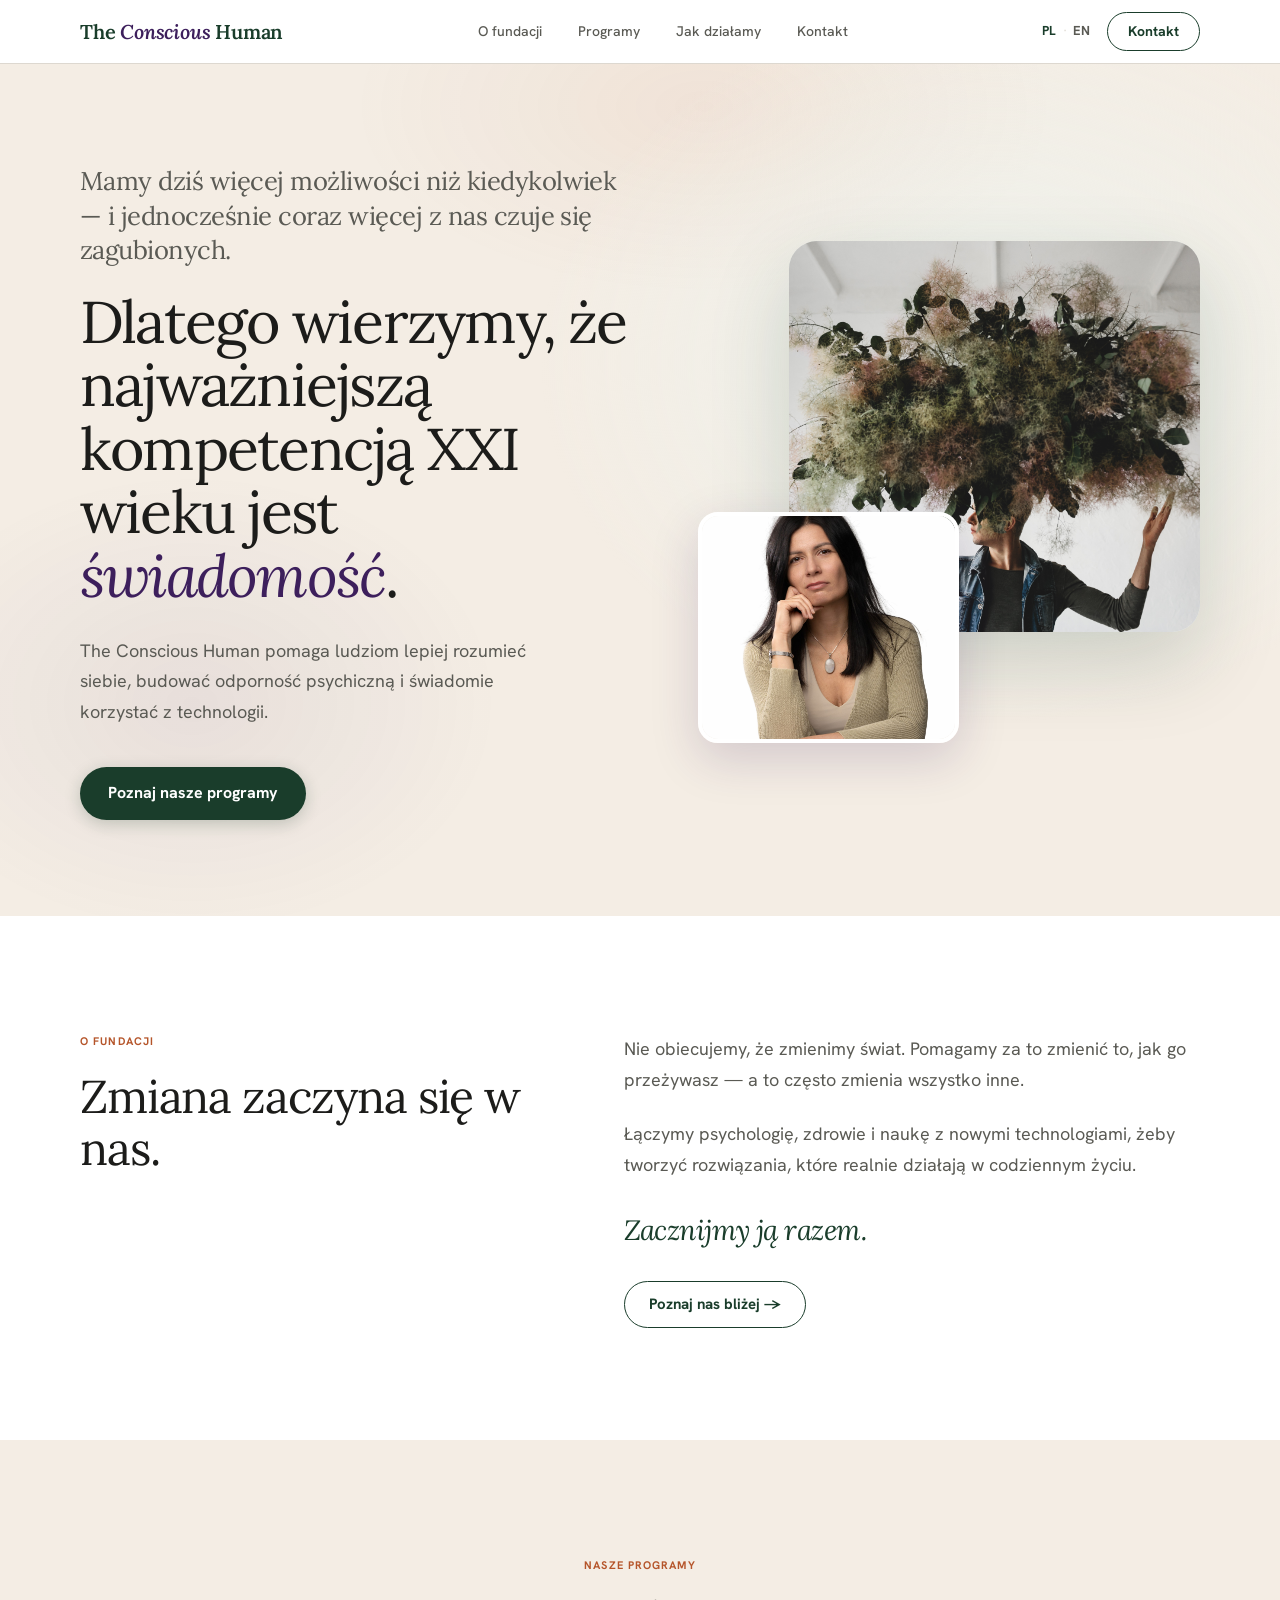
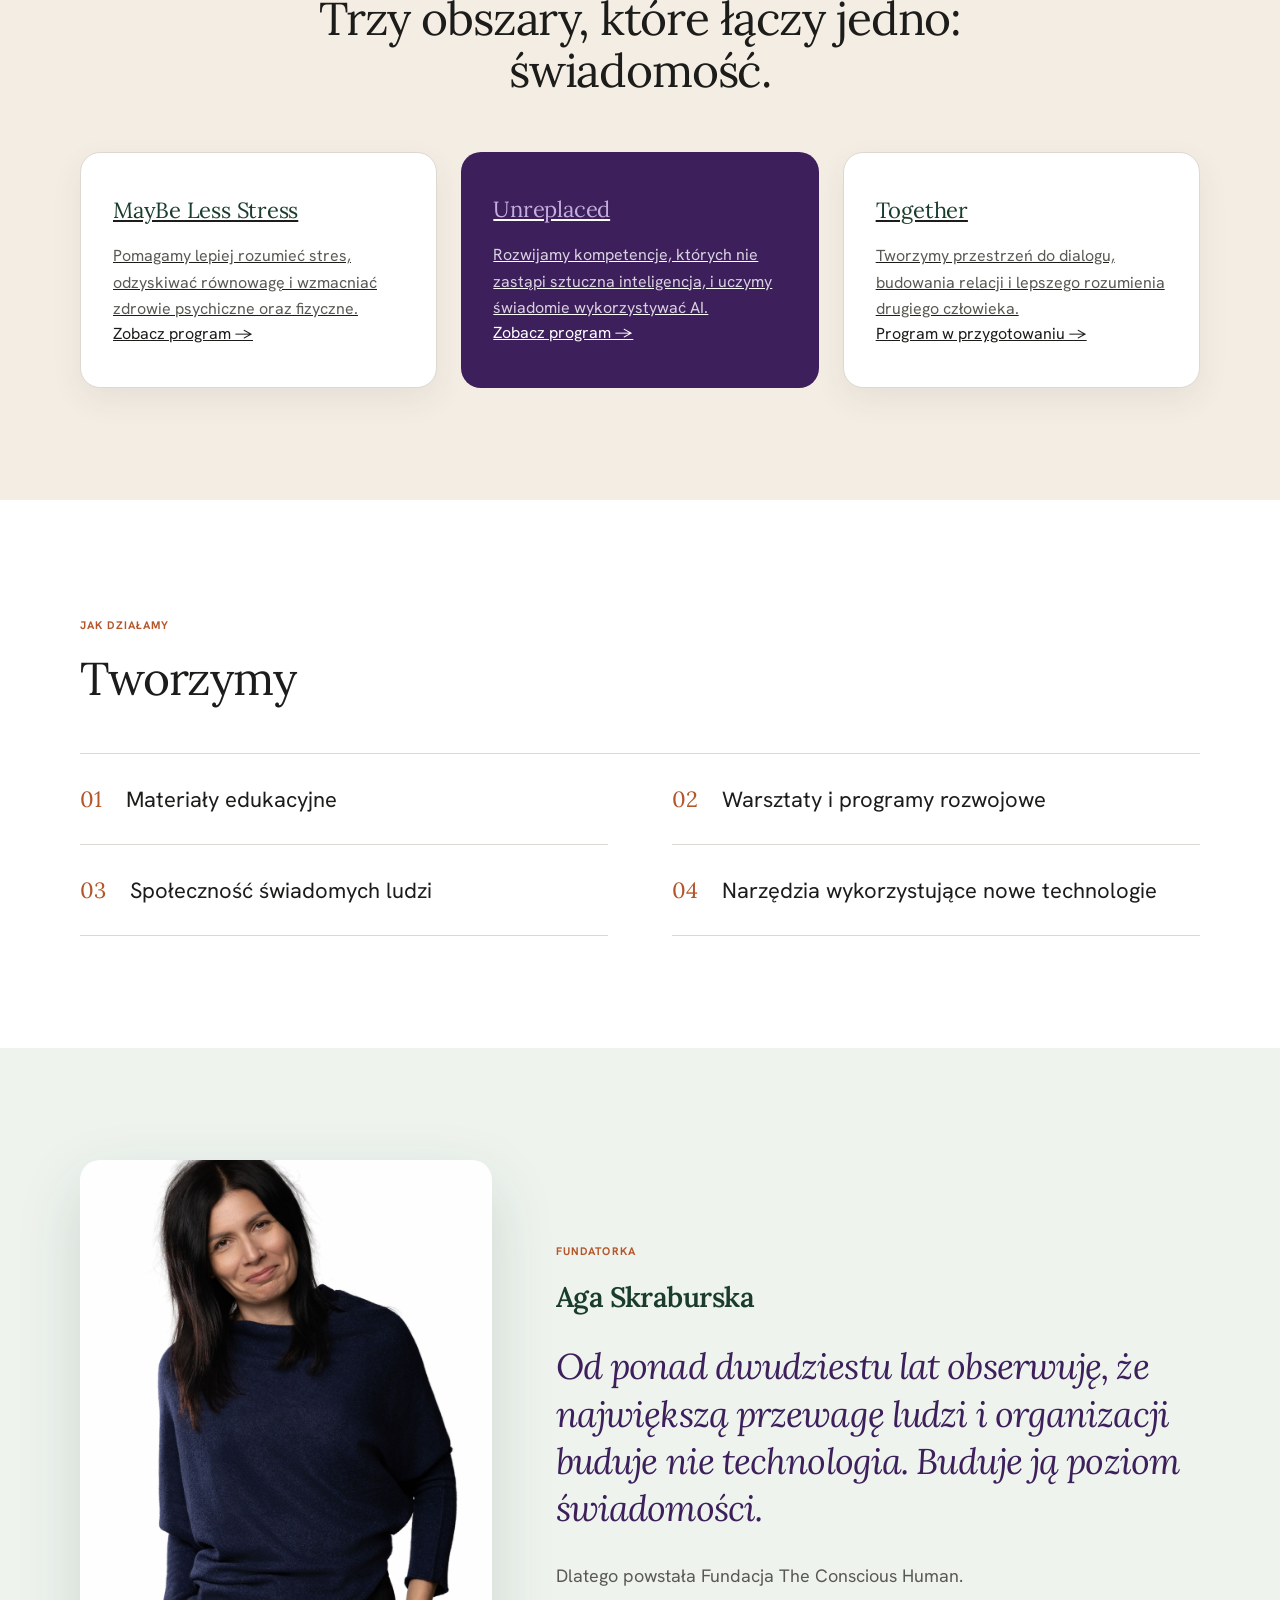
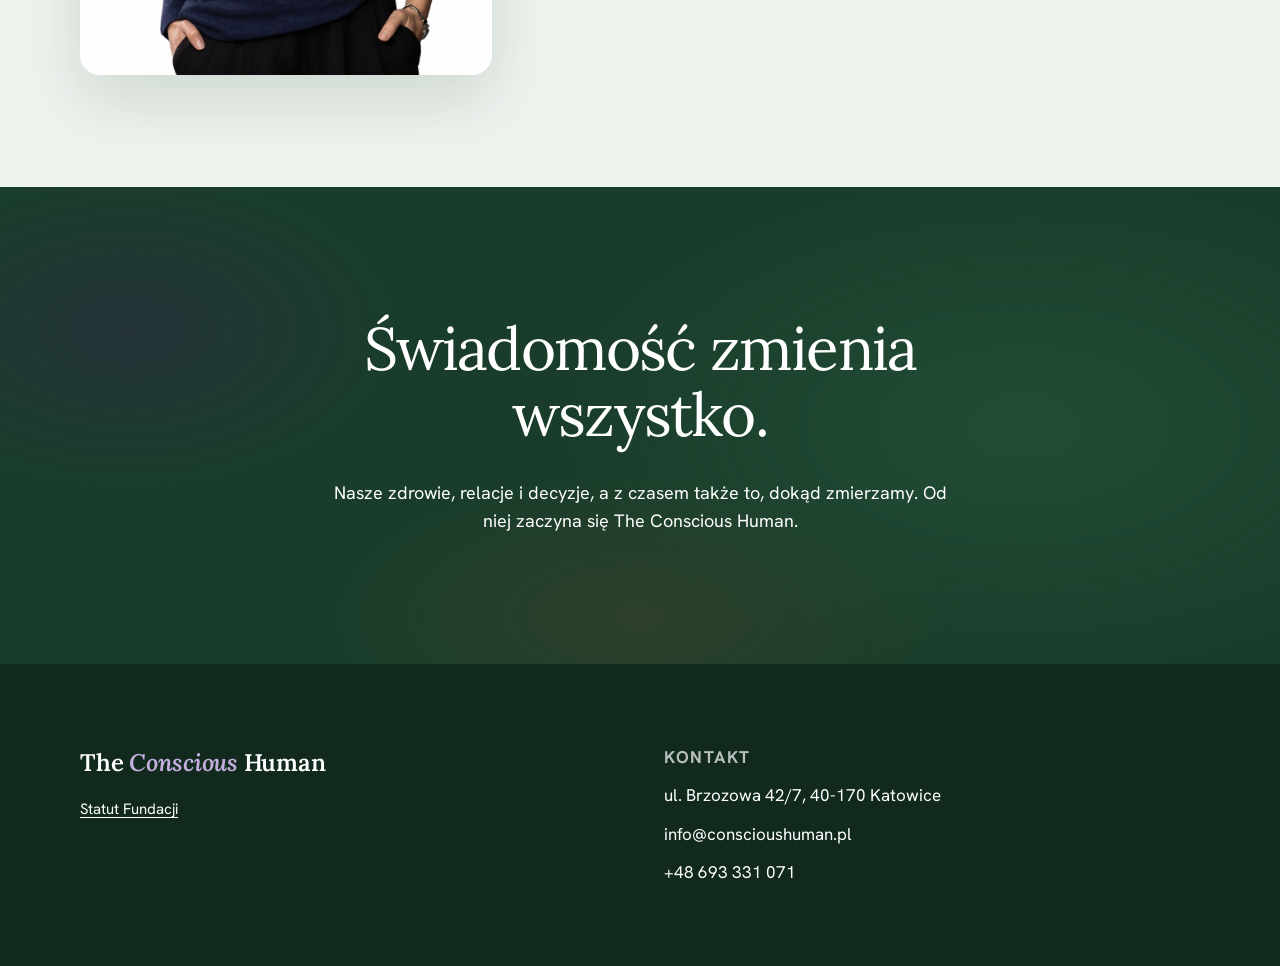
==== commit 53215579: "Add favicon to all pages Co-Authored-By: Claude Sonnet 4.6 <noreply@anthropic.com>" ====
--- a/index.html
+++ b/index.html
@@ -8,6 +8,7 @@
   <link rel="preconnect" href="https://fonts.googleapis.com">
   <link rel="preconnect" href="https://fonts.gstatic.com" crossorigin>
   <link href="https://fonts.googleapis.com/css2?family=Hanken+Grotesk:wght@400;500;700&family=Lora:ital,wght@0,400;0,600;1,400;1,600&display=swap" rel="stylesheet">
+  <link rel="icon" type="image/png" href="Favicon_color.png">
   <link rel="stylesheet" href="css/style.css">
 </head>
 <body>
@@ -18,7 +19,7 @@
       <a href="/" class="nav__logo">The <em>Conscious</em> Human</a>
       <div class="nav__links">
         <a href="o-fundacji/" class="nav__link">O fundacji</a>
-        <a href="#projekty" class="nav__link">Programy</a>
+        <a href="programy/" class="nav__link">Programy</a>
         <a href="#jak-dzialamy" class="nav__link">Jak działamy</a>
         <a href="#kontakt" class="nav__link">Kontakt</a>
       </div>
@@ -79,18 +80,21 @@
         <h2 class="h2" style="margin-top: 16px;">Trzy obszary, które łączy jedno: świadomość.</h2>
       </div>
       <div class="cards">
-        <div class="card card--plain">
-          <span class="card__eyebrow">Maybe Less Stress</span>
+        <a href="programy/maybe-less-stress/" class="card card--plain">
+          <span class="card__eyebrow">MayBe Less Stress</span>
           <p class="card__body">Pomagamy lepiej rozumieć stres, odzyskiwać równowagę i wzmacniać zdrowie psychiczne oraz fizyczne.</p>
-        </div>
-        <div class="card card--violet">
+          <span class="card__cta">Zobacz program →</span>
+        </a>
+        <a href="programy/unreplaced/" class="card card--violet">
           <span class="card__eyebrow">Unreplaced</span>
           <p class="card__body">Rozwijamy kompetencje, których nie zastąpi sztuczna inteligencja, i uczymy świadomie wykorzystywać AI.</p>
-        </div>
-        <div class="card card--plain">
-          <span class="card__eyebrow">Human Together</span>
+          <span class="card__cta">Zobacz program →</span>
+        </a>
+        <a href="programy/#together" class="card card--plain">
+          <span class="card__eyebrow">Together</span>
           <p class="card__body">Tworzymy przestrzeń do dialogu, budowania relacji i lepszego rozumienia drugiego człowieka.</p>
-        </div>
+          <span class="card__cta">Program w przygotowaniu →</span>
+        </a>
       </div>
     </div>
   </section>
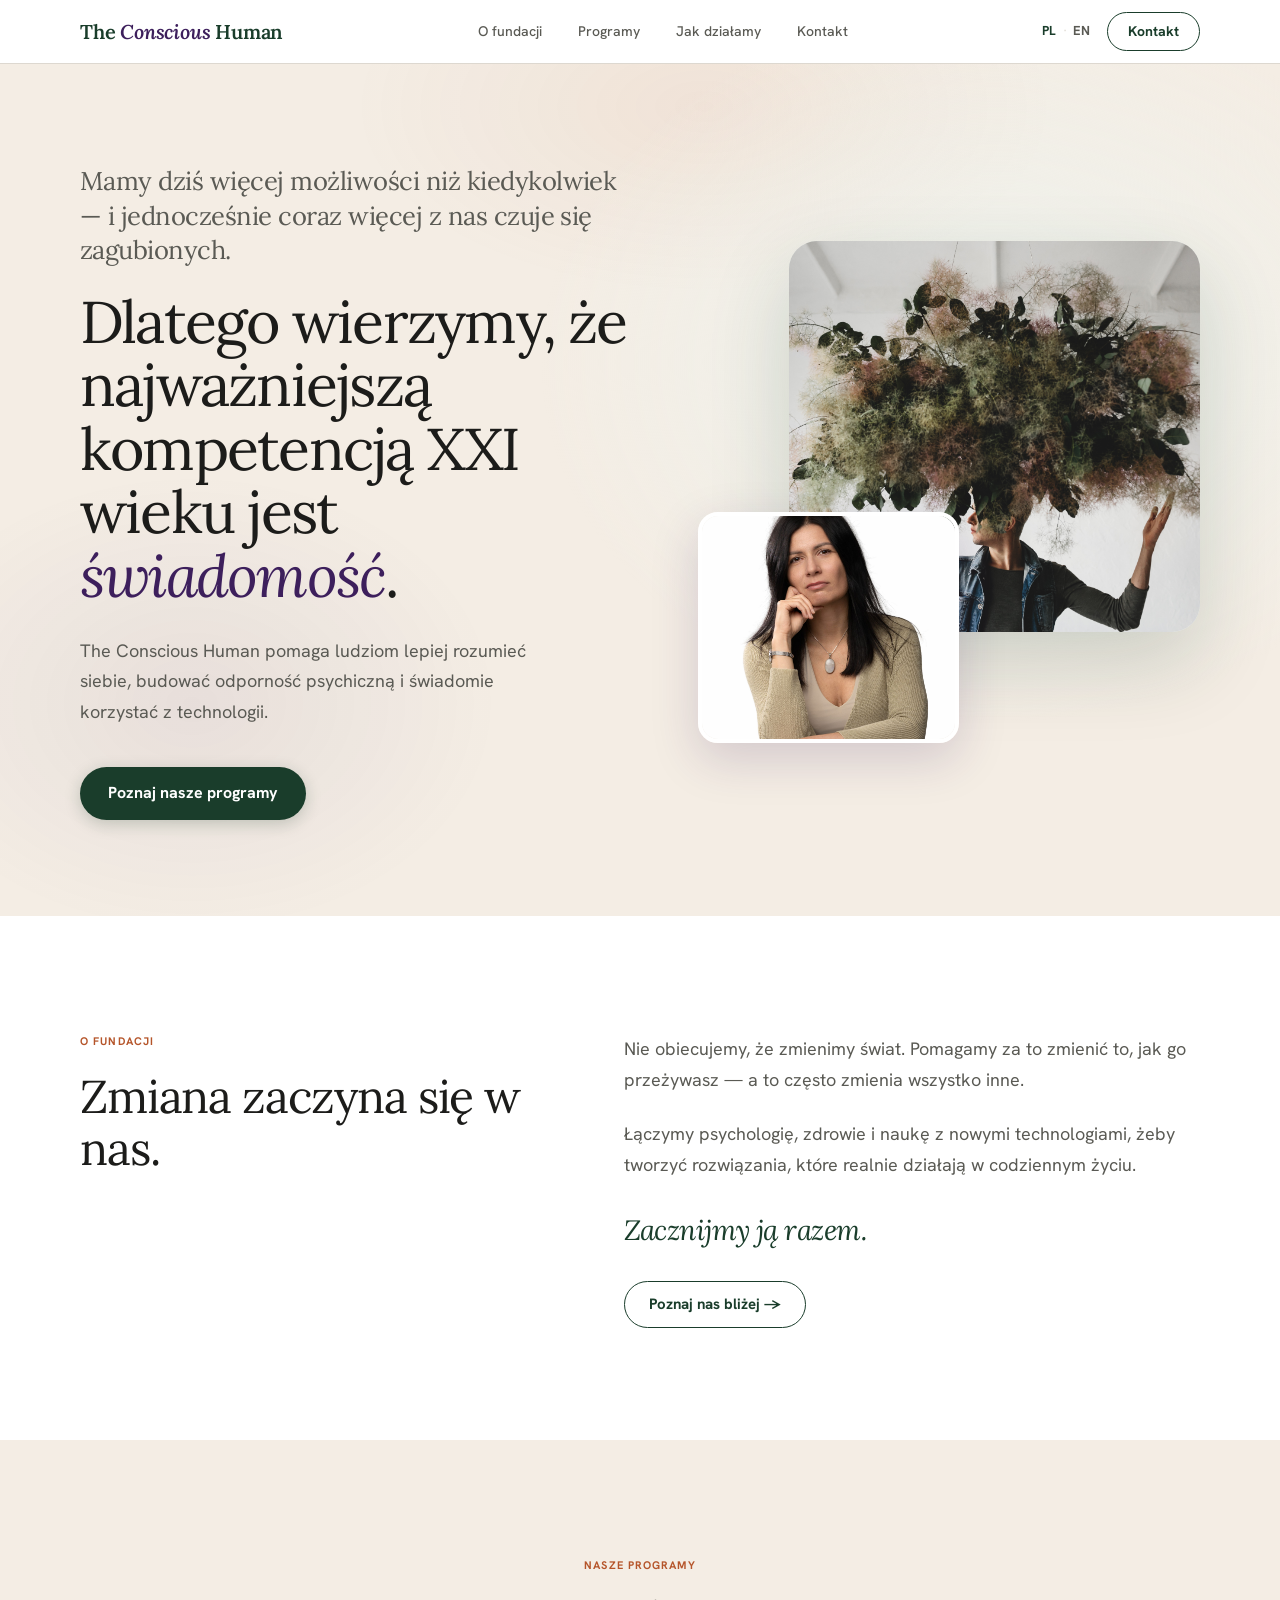
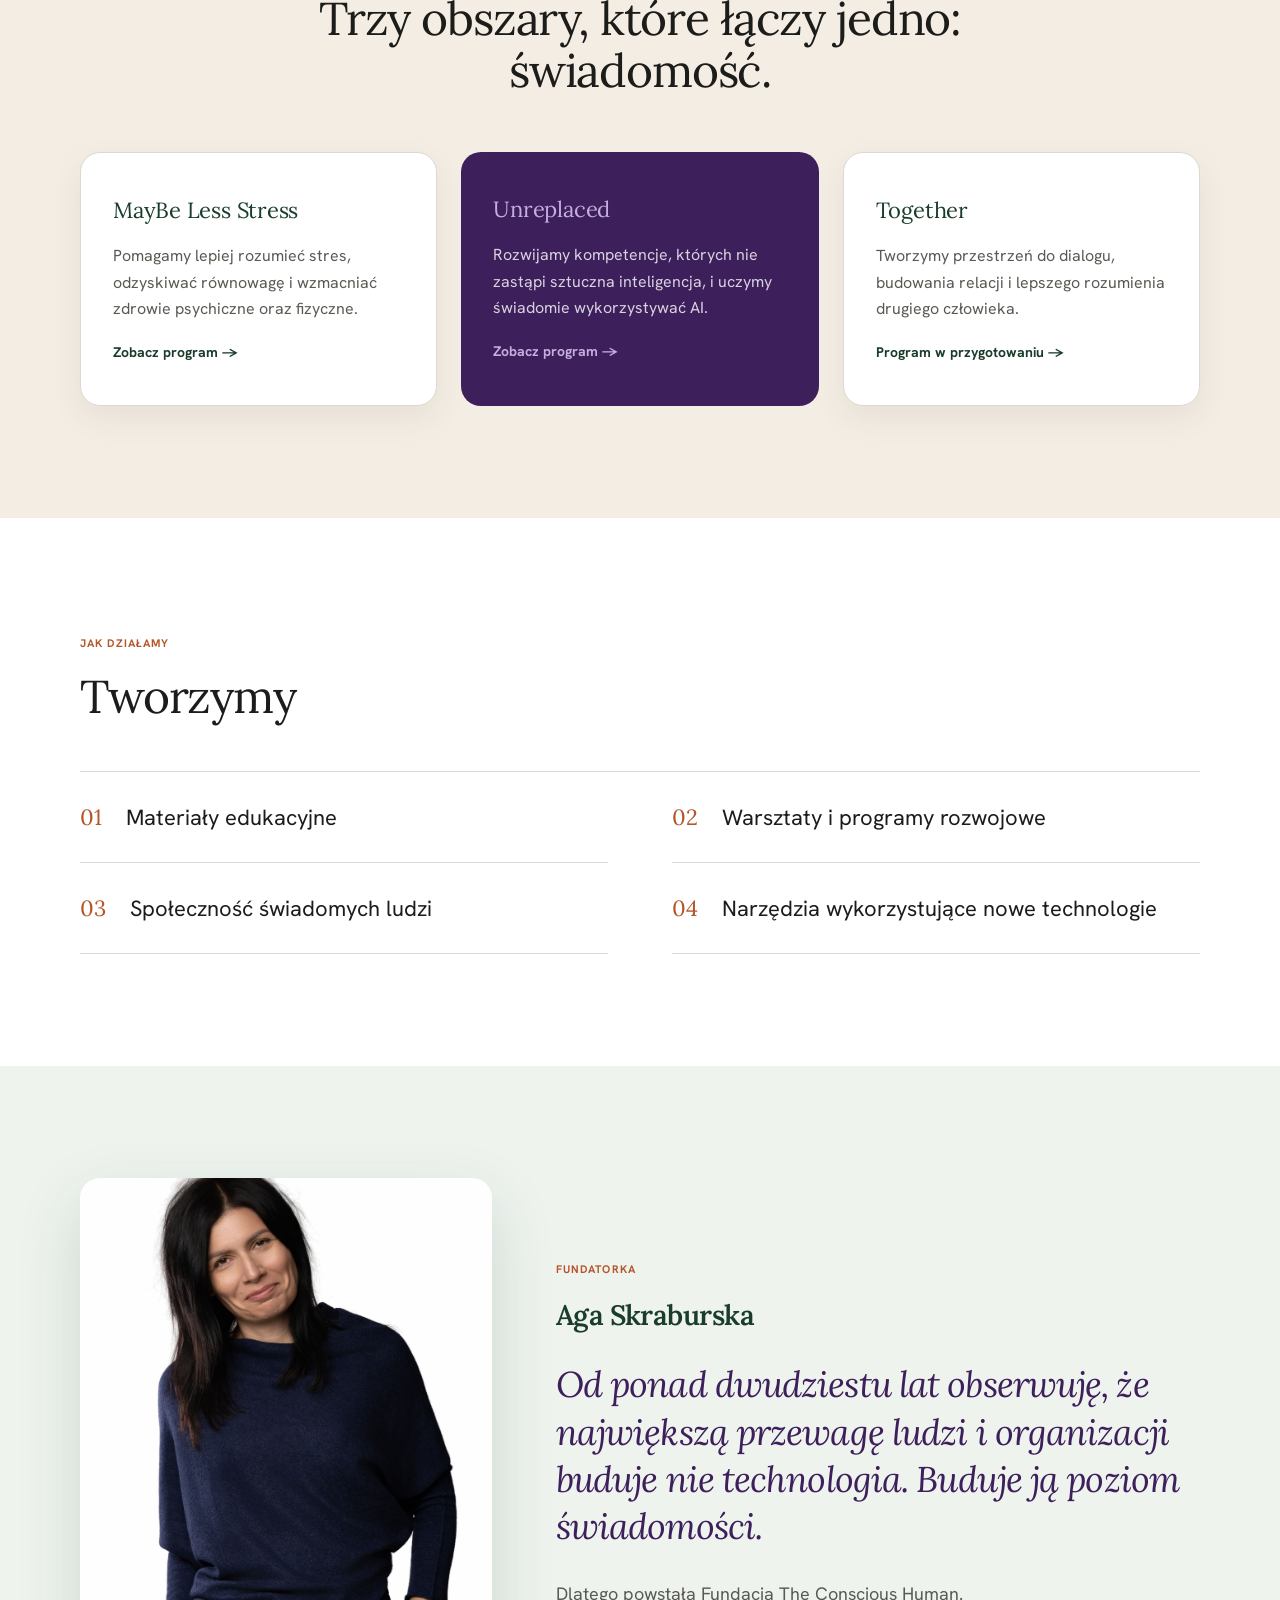
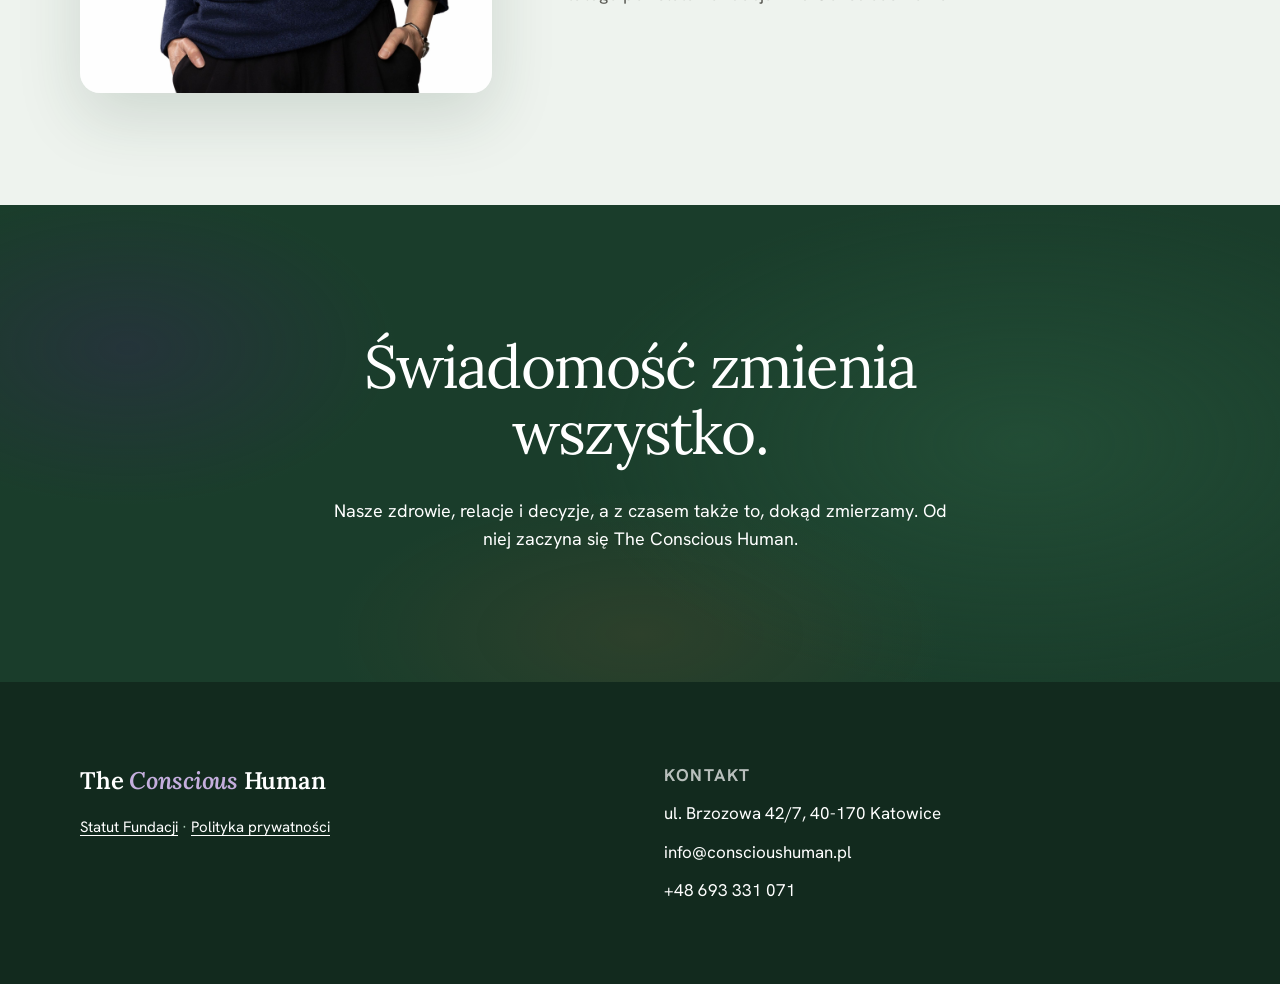
==== commit 3fe55f03: "Dodaj politykę prywatności i link w stopce Co-Authored-By: Claude Opus 5.5 <noreply@anthropic.com>" ====
--- a/index.html
+++ b/index.html
@@ -8,7 +8,7 @@
   <link rel="preconnect" href="https://fonts.googleapis.com">
   <link rel="preconnect" href="https://fonts.gstatic.com" crossorigin>
   <link href="https://fonts.googleapis.com/css2?family=Hanken+Grotesk:wght@400;500;700&family=Lora:ital,wght@0,400;0,600;1,400;1,600&display=swap" rel="stylesheet">
-  <link rel="icon" type="image/png" href="Favicon_color.png">
+  <link rel="icon" type="image/png" href="favicon.png">
   <link rel="stylesheet" href="css/style.css">
 </head>
 <body>
@@ -155,7 +155,7 @@
     <div class="wrap footer__inner">
       <div class="footer__brand">
         <span class="footer__logo">The <em>Conscious</em> Human</span>
-        <p class="footer__note"><a href="statut-fundacji.pdf" target="_blank">Statut Fundacji</a></p>
+        <p class="footer__note"><a href="statut-fundacji.pdf" target="_blank">Statut Fundacji</a> · <a href="polityka-prywatnosci/">Polityka prywatności</a></p>
       </div>
       <div class="footer__contact">
         <span class="footer__label">Kontakt</span>
--- a/css/style.css
+++ b/css/style.css
@@ -352,13 +352,20 @@
 .card {
   border-radius: 20px;
   padding: 40px 32px;
-}
+  text-decoration: none;
+  transition: transform 0.18s ease, box-shadow 0.18s ease;
+}
+
+.card:hover { transform: translateY(-4px); }
 
 .card--plain {
   background: var(--canvas);
   border: 1px solid var(--hairline);
   box-shadow: 0 12px 32px rgba(26,61,43,0.07);
 }
+.card--plain:hover {
+  box-shadow: 0 16px 40px rgba(26,61,43,0.12);
+}
 
 .card--violet {
   background: var(--violet);
@@ -384,6 +391,30 @@
 }
 
 .card--violet .card__body { color: rgba(255,255,255,0.8); }
+
+.card__badge {
+  display: inline-block;
+  font-size: 11px;
+  font-weight: 700;
+  letter-spacing: 0.06em;
+  text-transform: uppercase;
+  color: var(--terra);
+  background: rgba(181,85,42,0.1);
+  border-radius: 100px;
+  padding: 5px 12px;
+  margin-bottom: 16px;
+}
+
+.card__cta {
+  display: inline-flex;
+  align-items: center;
+  gap: 6px;
+  margin-top: 20px;
+  font-size: 14px;
+  font-weight: 700;
+}
+.card--plain  .card__cta { color: var(--primary); }
+.card--violet .card__cta { color: var(--violet-mute); }
 
 /* ── How we work ── */
 .how__grid {
